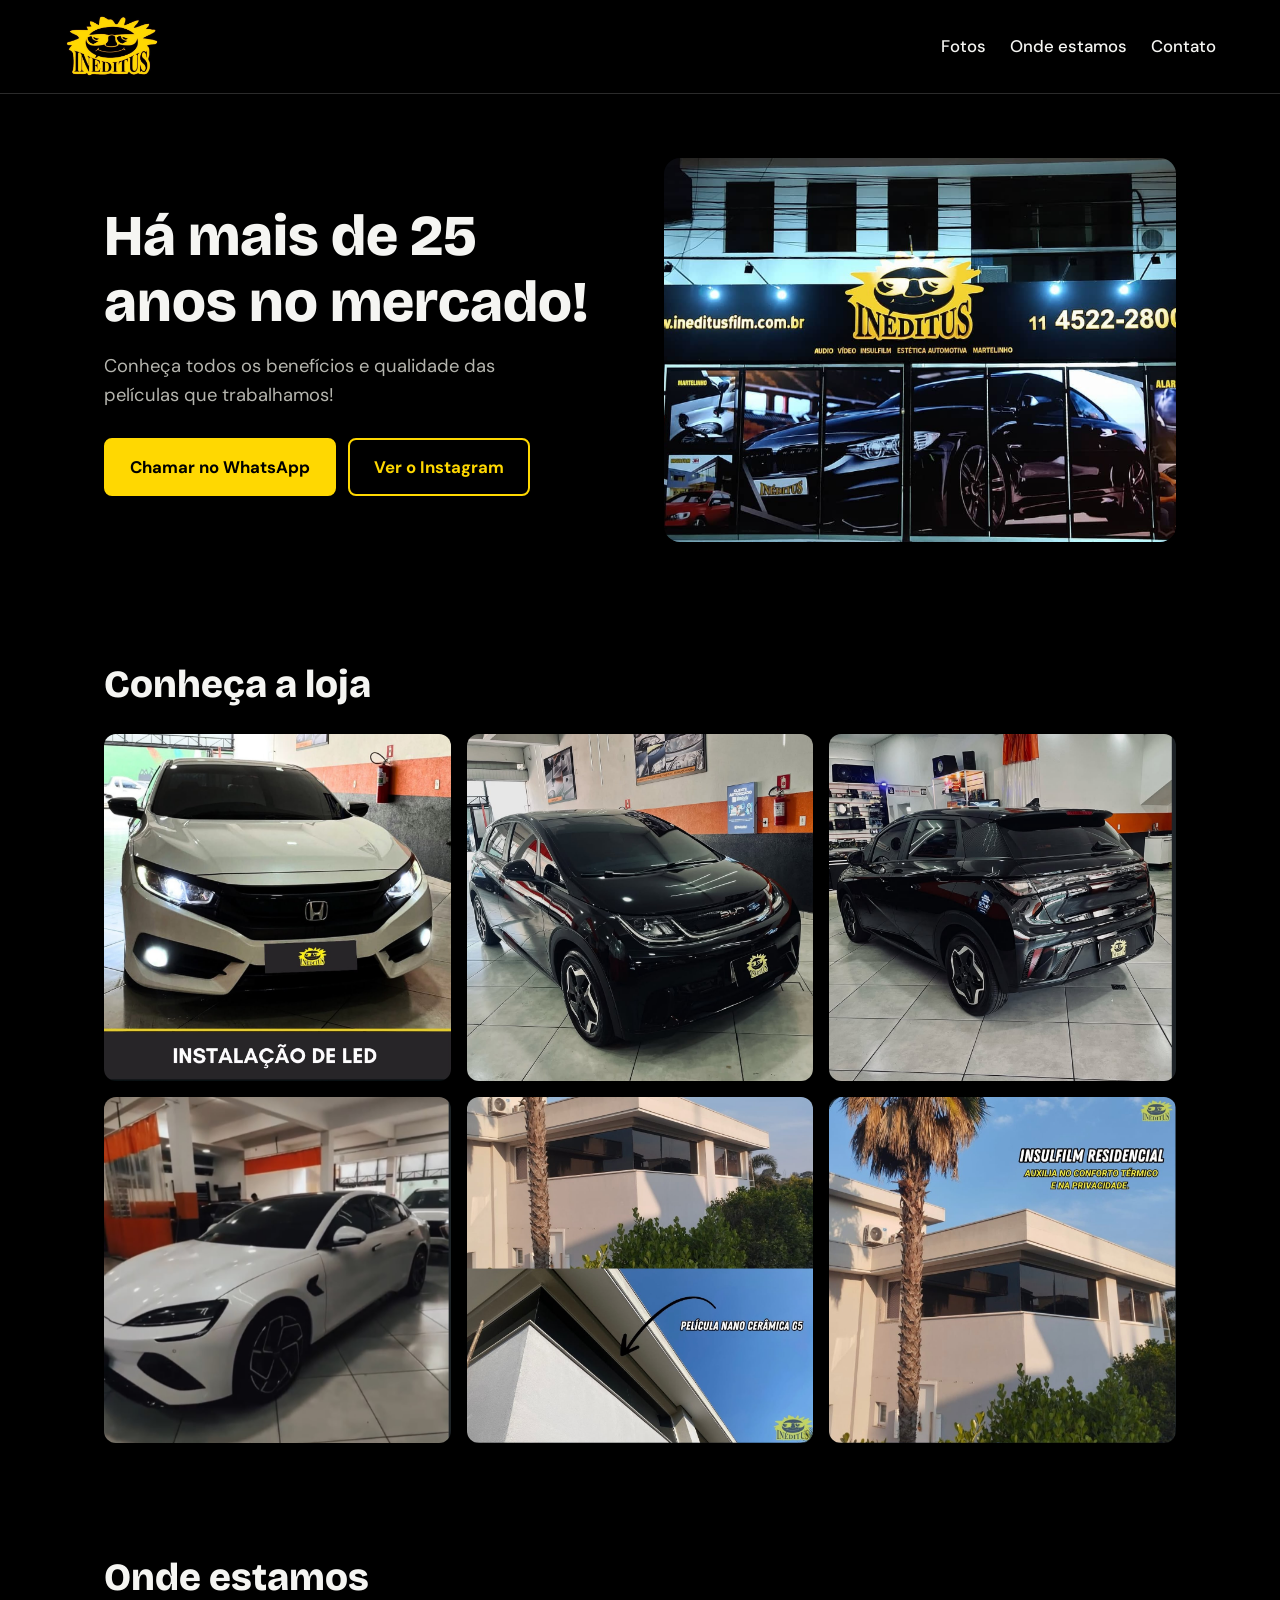
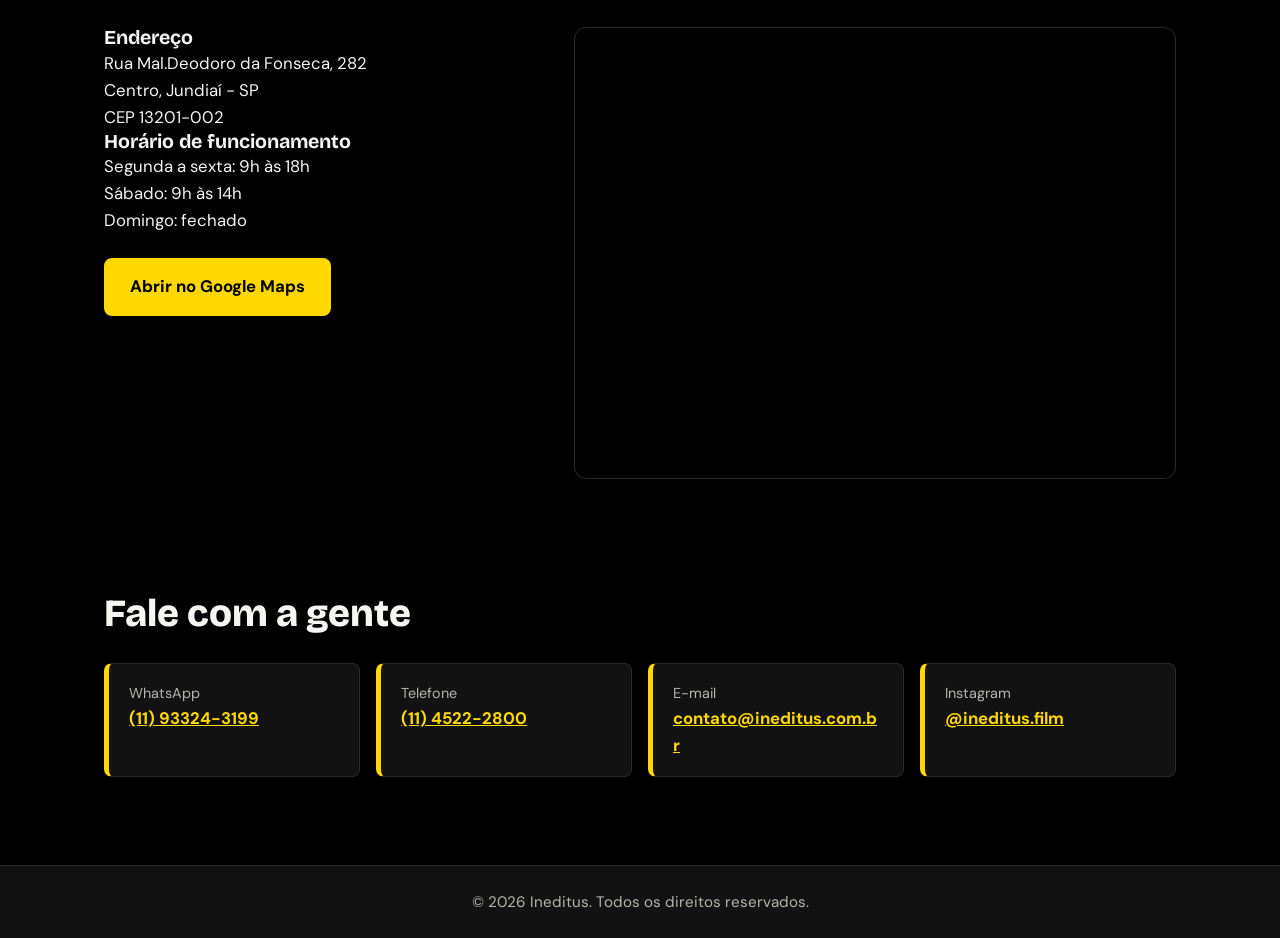
==== index.html @ 3e79dcb3 "Primeira versão do site" ====
<!DOCTYPE html>
<html lang="pt-BR">
<head>
  <meta charset="UTF-8">
  <meta name="viewport" content="width=device-width, initial-scale=1">
  <title>Ineditus | Cidade</title>
  <meta name="description" content="Conheça a Ineditus: endereço, horários, fotos e contato.">

  <!-- Fontes do Google (precisa de internet; se falhar, usa fontes do sistema) -->
  <link rel="preconnect" href="https://fonts.googleapis.com">
  <link rel="preconnect" href="https://fonts.gstatic.com" crossorigin>
  <link href="https://fonts.googleapis.com/css2?family=Bricolage+Grotesque:wght@600;800&family=DM+Sans:wght@400;500;700&display=swap" rel="stylesheet">

  <link rel="icon" type="image/png" href="imagens/favicon.png">
  <link rel="stylesheet" href="style.css">
</head>
<body>

  <!-- ============ CABEÇALHO ============ -->
  <header class="topo">
    <a class="marca" href="#inicio" aria-label="Ineditus, ir para o início">
      <img src="imagens/logo-ineditus.jpg" alt="Ineditus">
    </a>
    <nav aria-label="Menu principal">
      <a href="#fotos">Fotos</a>
      <a href="#local">Onde estamos</a>
      <a href="#contato">Contato</a>
    </nav>
  </header>

  <main id="inicio">

    <!-- ============ APRESENTAÇÃO ============ -->
    <section class="hero">
      <div class="hero-texto">
        <h1>Há mais de 25 anos no mercado!</h1>
        <p>Conheça todos os benefícios e qualidade das películas que trabalhamos!</p>
        <div class="botoes">
          <!-- Troque 5511999999999 pelo número com DDI + DDD (Brasil = 55) -->
          <a class="btn btn-principal" href="https://wa.me/5511933243199" target="_blank" rel="noopener">Chamar no WhatsApp</a>
          <!-- Troque ineditus pelo @ do Instagram, sem o @ -->
          <a class="btn btn-secundario" href="https://www.instagram.com/ineditus.film/" target="_blank" rel="noopener">Ver o Instagram</a>
        </div>
      </div>
      <figure class="hero-imagem">
        <img src="imagens/fachada.jpg.png" alt="Fachada da loja">
      </figure>
    </section>

    <!-- ============ FOTOS ============ -->
    <section class="secao" id="fotos">
      <h2>Conheça a loja</h2>
      <div class="galeria">
        <figure><img src="imagens/foto1.jpg" alt="Descreva a foto 1" loading="lazy"></figure>
        <figure><img src="imagens/foto2.jpg" alt="Descreva a foto 2" loading="lazy"></figure>
        <figure><img src="imagens/foto3.jpg" alt="Descreva a foto 3" loading="lazy"></figure>
        <figure><img src="imagens/foto4.jpg" alt="Descreva a foto 4" loading="lazy"></figure>
        <figure><img src="imagens/foto5.jpg" alt="Descreva a foto 5" loading="lazy"></figure>
        <figure><img src="imagens/foto6.jpg" alt="Descreva a foto 6" loading="lazy"></figure>
      </div>
    </section>

    <!-- ============ LOCALIZAÇÃO ============ -->
    <section class="secao" id="local">
      <h2>Onde estamos</h2>
      <div class="local-grid">
        <div class="local-info">
          <h3>Endereço</h3>
          <p>Rua Mal.Deodoro da Fonseca, 282<br>Centro, Jundiaí - SP<br>CEP 13201-002</p>

          <h3>Horário de funcionamento</h3>
          <p>Segunda a sexta: 9h às 18h<br>Sábado: 9h às 14h<br>Domingo: fechado</p>

          <!-- Troque o link pelo da sua loja no Google Maps (botão "Compartilhar") -->
          <a class="btn btn-principal" href="https://maps.app.goo.gl/nDvRAY823afvxnf3A" target="_blank" rel="noopener">Abrir no Google Maps</a>
        </div>

        <!-- Mapa: no Google Maps, clique em Compartilhar > Incorporar um mapa e cole o src aqui -->
        <div class="mapa">
          <iframe
            title="Mapa com a localização da loja"
            src="https://www.google.com/maps/embed?pb=!1m18!1m12!1m3!1d58681.34993072242!2d-46.95564207832032!3d-23.185364899999993!2m3!1f0!2f0!3f0!3m2!1i1024!2i768!4f13.1!3m3!1m2!1s0x94cf269b6b118b63%3A0x94e98ce1ced6e0d6!2sIn%C3%A9ditus%20Film%20-%20unidade%20centro!5e0!3m2!1spt-BR!2sbr!4v1790288416060!5m2!1spt-BR!2sbr"
            loading="lazy"
            referrerpolicy="no-referrer-when-downgrade"
            allowfullscreen></iframe>
        </div>
      </div>
    </section>

    <!-- ============ CONTATO ============ -->
    <section class="secao" id="contato">
      <h2>Fale com a gente</h2>
      <ul class="contatos">
        <li>
          <span class="rotulo">WhatsApp</span>
          <a href="https://wa.me/5511933243199" target="_blank" rel="noopener">(11) 93324-3199</a>
        </li>
        <li>
          <span class="rotulo">Telefone</span>
          <a href="tel:+55114522-2800">(11) 4522-2800</a>
        </li>
        <li>
          <span class="rotulo">E-mail</span>
          <a href="mailto:contato@ineditus.com.br">contato@ineditus.com.br</a>
        </li>
        <li>
          <span class="rotulo">Instagram</span>
          <a href="https://www.instagram.com/ineditus.film/" target="_blank" rel="noopener">@ineditus.film</a>
        </li>
      </ul>
    </section>

  </main>

  <!-- ============ RODAPÉ ============ -->
  <footer class="rodape">
    <p>&copy; 2026 Ineditus. Todos os direitos reservados.</p>
  </footer>

</body>
</html>
---- style.css ----
/* ============ CORES E FONTES ============
   Para mudar o visual do site inteiro, altere só estes valores. */
:root {
  --fundo: #000000;          /* preto da logo */
  --cartao: #121212;         /* fundo dos cartões */
  --texto: #f5f5f2;
  --texto-suave: #b5b5ae;
  --amarelo: #ffd801;        /* amarelo da logo */
  --borda: #2b2b2b;

  --fonte-titulo: "Bricolage Grotesque", "Segoe UI", Arial, sans-serif;
  --fonte-texto: "DM Sans", "Segoe UI", Arial, sans-serif;
}

/* ============ BASE ============ */
* {
  box-sizing: border-box;
  margin: 0;
  padding: 0;
}

html {
  scroll-behavior: smooth;
  scroll-padding-top: 80px; /* evita que o menu fixo cubra os títulos */
}

body {
  font-family: var(--fonte-texto);
  font-size: 1.05rem;
  line-height: 1.6;
  color: var(--texto);
  background: var(--fundo);
}

img {
  display: block;
  width: 100%;
  height: 100%;
  object-fit: cover;
}

a {
  color: var(--amarelo);
}

a:focus-visible {
  outline: 3px solid var(--amarelo);
  outline-offset: 3px;
}

h1, h2, h3 {
  font-family: var(--fonte-titulo);
  line-height: 1.15;
}

/* ============ CABEÇALHO ============ */
.topo {
  position: sticky;
  top: 0;
  z-index: 10;
  display: flex;
  align-items: center;
  justify-content: space-between;
  flex-wrap: wrap;
  gap: 0.5rem 1.5rem;
  padding: 0.9rem 5vw;
  background: var(--fundo);
  border-bottom: 1px solid var(--borda);
}

.marca {
  display: block;
  height: 64px;
}

.marca img {
  width: auto;
  height: 100%;
}

.topo nav {
  display: flex;
  gap: 1.5rem;
}

.topo nav a {
  color: var(--texto);
  text-decoration: none;
  font-weight: 500;
}

.topo nav a:hover {
  text-decoration: underline;
  text-decoration-color: var(--amarelo);
  text-decoration-thickness: 3px;
  text-underline-offset: 6px;
}

/* ============ BOTÕES ============ */
.botoes {
  display: flex;
  flex-wrap: wrap;
  gap: 0.75rem;
  margin-top: 1.75rem;
}

.btn {
  display: inline-block;
  padding: 0.85rem 1.5rem;
  border-radius: 8px;
  font-weight: 700;
  text-decoration: none;
  border: 2px solid var(--amarelo);
  transition: background 0.15s, color 0.15s;
}

.btn-principal {
  background: var(--amarelo);
  color: #000;
}

.btn-principal:hover {
  background: var(--texto);
  border-color: var(--texto);
}

.btn-secundario {
  background: transparent;
  color: var(--amarelo);
}

.btn-secundario:hover {
  background: var(--amarelo);
  color: #000;
}

/* ============ APRESENTAÇÃO ============ */
.hero {
  display: grid;
  grid-template-columns: 1fr 1fr;
  gap: 3rem;
  align-items: center;
  padding: 4rem 5vw;
  max-width: 1200px;
  margin: 0 auto;
}

.hero h1 {
  font-size: clamp(2.2rem, 5vw, 3.6rem);
  font-weight: 800;
}

.hero-texto p {
  margin-top: 1rem;
  max-width: 34ch;
  color: var(--texto-suave);
  font-size: 1.15rem;
}

.hero-imagem {
  aspect-ratio: 4 / 3;
  border-radius: 16px;
  overflow: hidden;
  background: var(--borda); /* aparece enquanto a foto não existe */
}

/* ============ SEÇÕES ============ */
.secao {
  max-width: 1200px;
  margin: 0 auto;
  padding: 3.5rem 5vw;
}

.secao h2 {
  font-size: clamp(1.7rem, 3.5vw, 2.4rem);
  font-weight: 800;
  margin-bottom: 1.75rem;
}

/* ============ GALERIA ============ */
.galeria {
  display: grid;
  grid-template-columns: repeat(auto-fill, minmax(260px, 1fr));
  gap: 1rem;
}

.galeria figure {
  aspect-ratio: 1 / 1;
  border-radius: 12px;
  overflow: hidden;
  background: var(--borda);
}

/* ============ LOCALIZAÇÃO ============ */
.lojas {
  display: flex;
  flex-direction: column;
  gap: 3rem;
}

.loja {
  padding-top: 2.5rem;
  border-top: 1px solid var(--borda);
}

.loja:first-child {
  padding-top: 0;
  border-top: 0;
}

.loja-nome {
  font-size: 1.3rem;
  font-weight: 800;
  margin-bottom: 1.5rem;
}

.local-grid {
  display: grid;
  grid-template-columns: 1fr 1.4fr;
  gap: 2.5rem;
  align-items: start;
}

.local-info h4 {
  font-family: var(--fonte-titulo);
  font-size: 1.05rem;
  margin: 1.25rem 0 0.35rem;
}

.local-info h4:first-child {
  margin-top: 0;
}

.botoes-loja {
  display: flex;
  flex-wrap: wrap;
  gap: 0.75rem;
  margin-top: 1.5rem;
}

.local-info .btn {
  margin-top: 1.5rem;
}

.mapa {
  aspect-ratio: 4 / 3;
  border-radius: 12px;
  overflow: hidden;
  border: 1px solid var(--borda);
}

.mapa iframe {
  width: 100%;
  height: 100%;
  border: 0;
}

/* ============ CONTATO ============ */
.contatos {
  list-style: none;
  display: grid;
  grid-template-columns: repeat(auto-fit, minmax(220px, 1fr));
  gap: 1rem;
}

.contatos li {
  background: var(--cartao);
  border: 1px solid var(--borda);
  border-left: 5px solid var(--amarelo);
  border-radius: 8px;
  padding: 1.1rem 1.25rem;
}

.rotulo {
  display: block;
  font-size: 0.9rem;
  color: var(--texto-suave);
}

.contatos a {
  font-weight: 700;
  word-break: break-word;
}

/* ============ RODAPÉ ============ */
.rodape {
  margin-top: 2rem;
  padding: 1.5rem 5vw;
  background: var(--cartao);
  border-top: 1px solid var(--borda);
  color: var(--texto-suave);
  text-align: center;
  font-size: 0.95rem;
}

/* ============ CELULAR ============ */
@media (max-width: 800px) {
  .hero,
  .local-grid {
    grid-template-columns: 1fr;
  }

  .hero {
    padding-top: 2.5rem;
    gap: 2rem;
  }
}

@media (prefers-reduced-motion: reduce) {
  html {
    scroll-behavior: auto;
  }
}
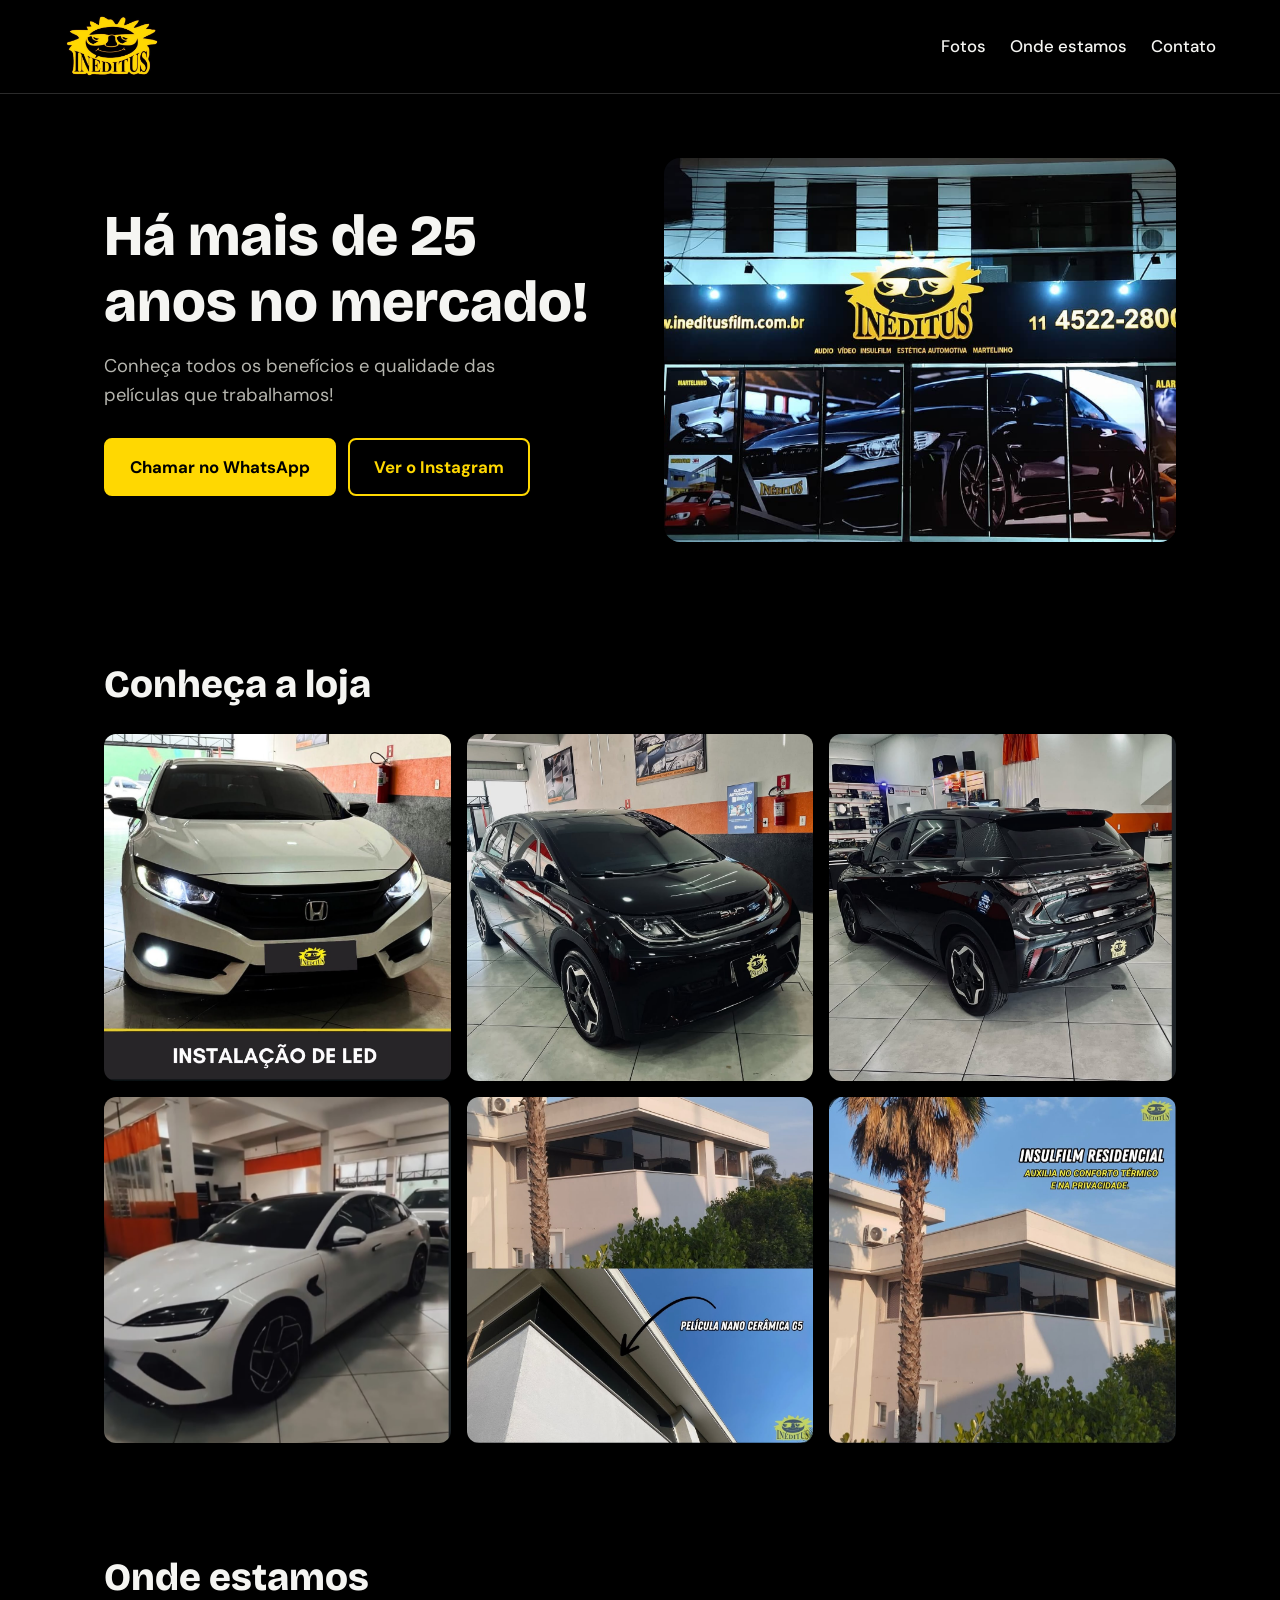
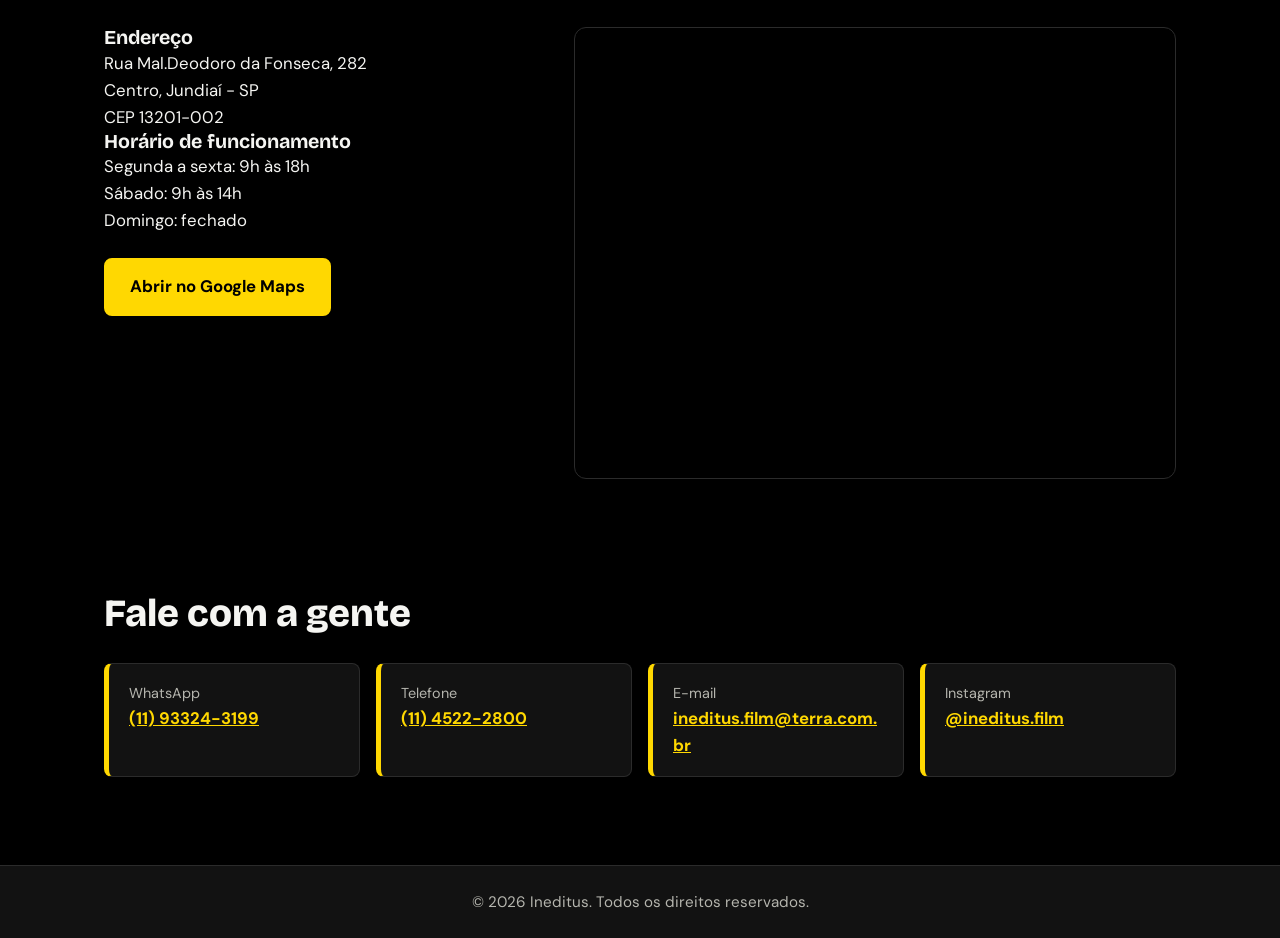
==== commit 25d155ee: "descrição da mudança" ====
--- a/index.html
+++ b/index.html
@@ -3,7 +3,7 @@
 <head>
   <meta charset="UTF-8">
   <meta name="viewport" content="width=device-width, initial-scale=1">
-  <title>Ineditus | Cidade</title>
+  <title>Ineditus |</title>
   <meta name="description" content="Conheça a Ineditus: endereço, horários, fotos e contato.">
 
   <!-- Fontes do Google (precisa de internet; se falhar, usa fontes do sistema) -->
@@ -101,7 +101,7 @@
         </li>
         <li>
           <span class="rotulo">E-mail</span>
-          <a href="mailto:contato@ineditus.com.br">contato@ineditus.com.br</a>
+          <a href="mailto:ineditus.film@terra.com.br">ineditus.film@terra.com.br</a>
         </li>
         <li>
           <span class="rotulo">Instagram</span>
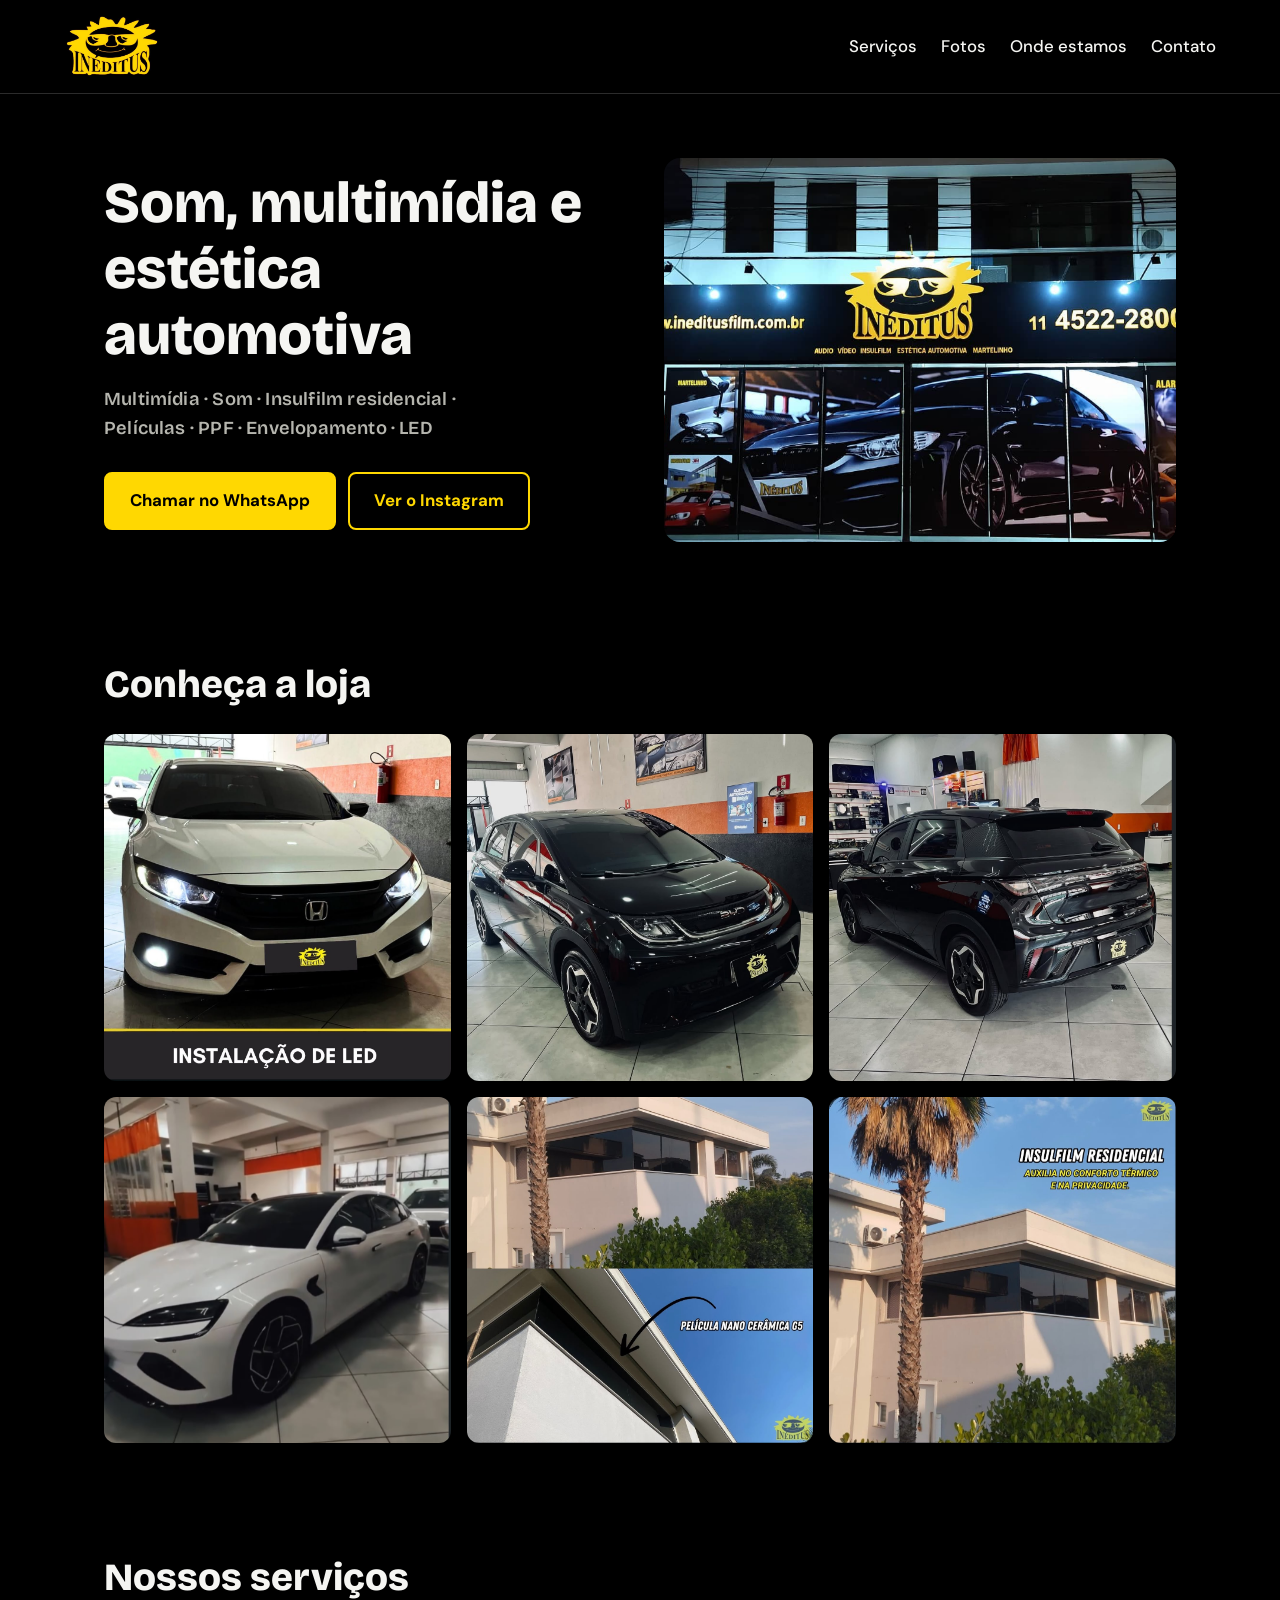
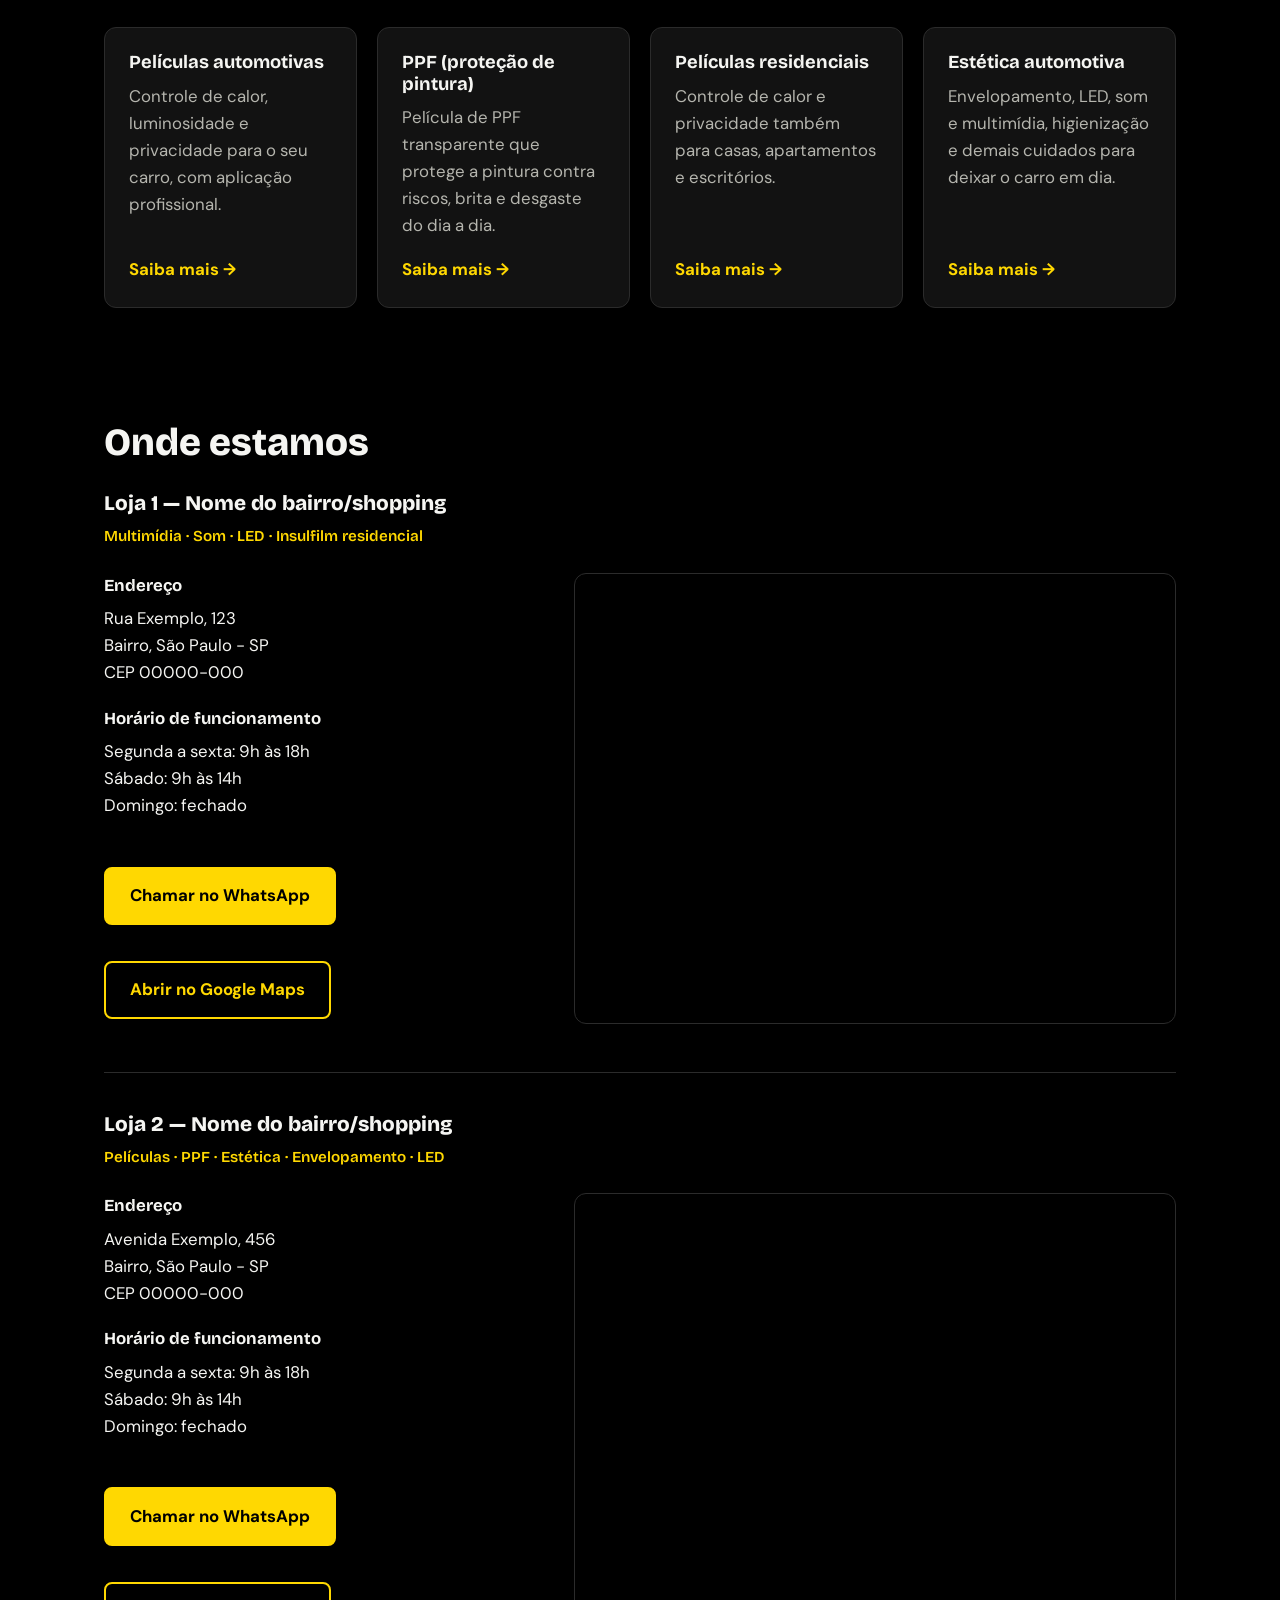
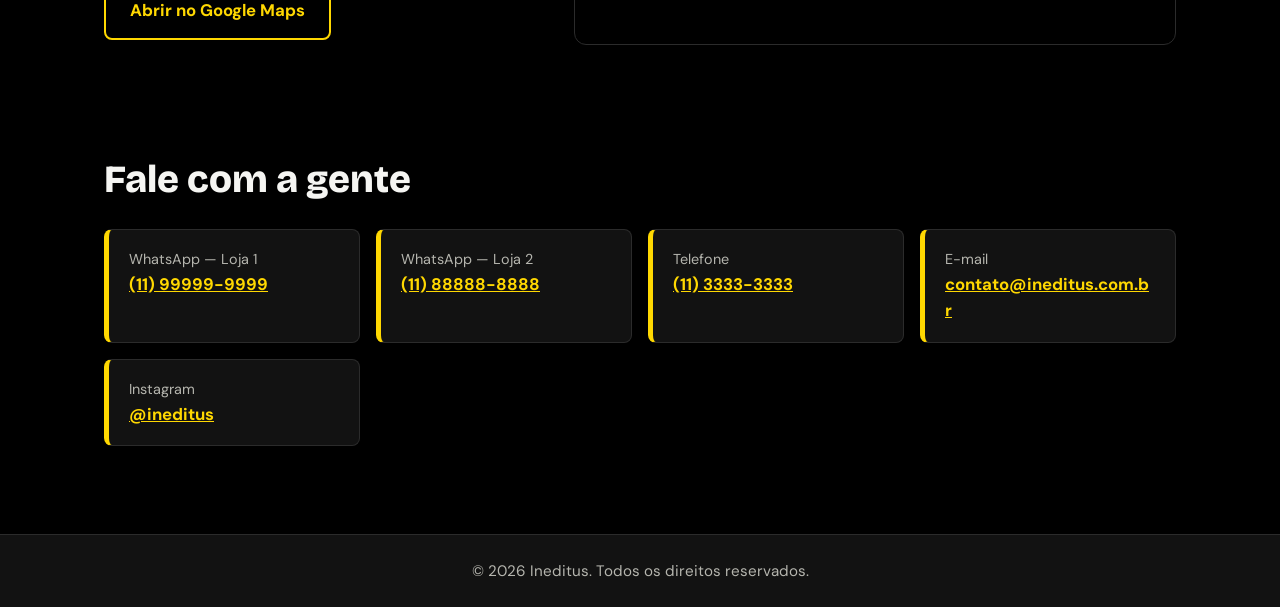
==== commit bdd01bb6: "descrição da mudança" ====
--- a/index.html
+++ b/index.html
@@ -3,8 +3,8 @@
 <head>
   <meta charset="UTF-8">
   <meta name="viewport" content="width=device-width, initial-scale=1">
-  <title>Ineditus |</title>
-  <meta name="description" content="Conheça a Ineditus: endereço, horários, fotos e contato.">
+  <title>Ineditus | Películas, PPF, Estética e Envelopamento Automotivo</title>
+  <meta name="description" content="Ineditus: películas, PPF, estética automotiva, envelopamento e LED. Duas lojas em São Paulo. Confira endereços, horários e fale no WhatsApp.">
 
   <!-- Fontes do Google (precisa de internet; se falhar, usa fontes do sistema) -->
   <link rel="preconnect" href="https://fonts.googleapis.com">
@@ -22,6 +22,7 @@
       <img src="imagens/logo-ineditus.jpg" alt="Ineditus">
     </a>
     <nav aria-label="Menu principal">
+      <a href="#servicos">Serviços</a>
       <a href="#fotos">Fotos</a>
       <a href="#local">Onde estamos</a>
       <a href="#contato">Contato</a>
@@ -33,13 +34,13 @@
     <!-- ============ APRESENTAÇÃO ============ -->
     <section class="hero">
       <div class="hero-texto">
-        <h1>Há mais de 25 anos no mercado!</h1>
-        <p>Conheça todos os benefícios e qualidade das películas que trabalhamos!</p>
+        <h1>Som, multimídia e estética automotiva</h1>
+        <p class="servicos">Multimídia · Som · Insulfilm residencial · Películas · PPF · Envelopamento · LED</p>
         <div class="botoes">
           <!-- Troque 5511999999999 pelo número com DDI + DDD (Brasil = 55) -->
-          <a class="btn btn-principal" href="https://wa.me/5511933243199" target="_blank" rel="noopener">Chamar no WhatsApp</a>
+          <a class="btn btn-principal" href="https://wa.me/5511999999999" target="_blank" rel="noopener">Chamar no WhatsApp</a>
           <!-- Troque ineditus pelo @ do Instagram, sem o @ -->
-          <a class="btn btn-secundario" href="https://www.instagram.com/ineditus.film/" target="_blank" rel="noopener">Ver o Instagram</a>
+          <a class="btn btn-secundario" href="https://www.instagram.com/ineditus" target="_blank" rel="noopener">Ver o Instagram</a>
         </div>
       </div>
       <figure class="hero-imagem">
@@ -60,30 +61,108 @@
       </div>
     </section>
 
+    <!-- ============ SERVIÇOS ============ -->
+    <section class="secao" id="servicos">
+      <h2>Nossos serviços</h2>
+      <div class="servicos-grid">
+
+        <article class="servico-card">
+          <h3>Películas automotivas</h3>
+          <p>Controle de calor, luminosidade e privacidade para o seu carro, com aplicação profissional.</p>
+          <a class="link-saiba-mais" href="servicos/peliculas-automotivas.html">Saiba mais →</a>
+        </article>
+
+        <article class="servico-card">
+          <h3>PPF (proteção de pintura)</h3>
+          <p>Película de PPF transparente que protege a pintura contra riscos, brita e desgaste do dia a dia.</p>
+          <a class="link-saiba-mais" href="servicos/ppf.html">Saiba mais →</a>
+        </article>
+
+        <article class="servico-card">
+          <h3>Películas residenciais</h3>
+          <p>Controle de calor e privacidade também para casas, apartamentos e escritórios.</p>
+          <a class="link-saiba-mais" href="servicos/peliculas-residenciais.html">Saiba mais →</a>
+        </article>
+
+        <article class="servico-card">
+          <h3>Estética automotiva</h3>
+          <p>Envelopamento, LED, som e multimídia, higienização e demais cuidados para deixar o carro em dia.</p>
+          <a class="link-saiba-mais" href="servicos/estetica-automotiva.html">Saiba mais →</a>
+        </article>
+
+      </div>
+    </section>
+
     <!-- ============ LOCALIZAÇÃO ============ -->
     <section class="secao" id="local">
       <h2>Onde estamos</h2>
-      <div class="local-grid">
-        <div class="local-info">
-          <h3>Endereço</h3>
-          <p>Rua Mal.Deodoro da Fonseca, 282<br>Centro, Jundiaí - SP<br>CEP 13201-002</p>
-
-          <h3>Horário de funcionamento</h3>
-          <p>Segunda a sexta: 9h às 18h<br>Sábado: 9h às 14h<br>Domingo: fechado</p>
-
-          <!-- Troque o link pelo da sua loja no Google Maps (botão "Compartilhar") -->
-          <a class="btn btn-principal" href="https://maps.app.goo.gl/nDvRAY823afvxnf3A" target="_blank" rel="noopener">Abrir no Google Maps</a>
-        </div>
-
-        <!-- Mapa: no Google Maps, clique em Compartilhar > Incorporar um mapa e cole o src aqui -->
-        <div class="mapa">
-          <iframe
-            title="Mapa com a localização da loja"
-            src="https://www.google.com/maps/embed?pb=!1m18!1m12!1m3!1d58681.34993072242!2d-46.95564207832032!3d-23.185364899999993!2m3!1f0!2f0!3f0!3m2!1i1024!2i768!4f13.1!3m3!1m2!1s0x94cf269b6b118b63%3A0x94e98ce1ced6e0d6!2sIn%C3%A9ditus%20Film%20-%20unidade%20centro!5e0!3m2!1spt-BR!2sbr!4v1790288416060!5m2!1spt-BR!2sbr"
-            loading="lazy"
-            referrerpolicy="no-referrer-when-downgrade"
-            allowfullscreen></iframe>
-        </div>
+
+      <div class="lojas">
+
+        <!-- ---- LOJA 1 ---- -->
+        <article class="loja">
+          <h3 class="loja-nome">Loja 1 — Nome do bairro/shopping</h3>
+          <p class="loja-servicos">Multimídia · Som · LED · Insulfilm residencial</p>
+          <div class="local-grid">
+            <div class="local-info">
+              <h4>Endereço</h4>
+              <p>Rua Exemplo, 123<br>Bairro, São Paulo - SP<br>CEP 00000-000</p>
+
+              <h4>Horário de funcionamento</h4>
+              <p>Segunda a sexta: 9h às 18h<br>Sábado: 9h às 14h<br>Domingo: fechado</p>
+
+              <div class="botoes-loja">
+                <!-- Troque 5511999999999 pelo WhatsApp desta loja, com 55 + DDD + número -->
+                <a class="btn btn-principal" href="https://wa.me/5511999999999" target="_blank" rel="noopener">Chamar no WhatsApp</a>
+                <!-- Troque o link pelo da loja no Google Maps (botão "Compartilhar") -->
+                <a class="btn btn-secundario" href="https://www.google.com/maps/search/?api=1&query=Rua+Exemplo+123+Sao+Paulo" target="_blank" rel="noopener">Abrir no Google Maps</a>
+              </div>
+            </div>
+
+            <!-- Mapa: no Google Maps, clique em Compartilhar > Incorporar um mapa e cole o src aqui -->
+            <div class="mapa">
+              <iframe
+                title="Mapa com a localização da Loja 1"
+                src="https://www.google.com/maps?q=Rua+Exemplo+123+Sao+Paulo&output=embed"
+                loading="lazy"
+                referrerpolicy="no-referrer-when-downgrade"
+                allowfullscreen></iframe>
+            </div>
+          </div>
+        </article>
+
+        <!-- ---- LOJA 2 ---- -->
+        <article class="loja">
+          <h3 class="loja-nome">Loja 2 — Nome do bairro/shopping</h3>
+          <p class="loja-servicos">Películas · PPF · Estética · Envelopamento · LED</p>
+          <div class="local-grid">
+            <div class="local-info">
+              <h4>Endereço</h4>
+              <p>Avenida Exemplo, 456<br>Bairro, São Paulo - SP<br>CEP 00000-000</p>
+
+              <h4>Horário de funcionamento</h4>
+              <p>Segunda a sexta: 9h às 18h<br>Sábado: 9h às 14h<br>Domingo: fechado</p>
+
+              <div class="botoes-loja">
+                <!-- Troque 5511888888888 pelo WhatsApp desta loja, com 55 + DDD + número -->
+                <a class="btn btn-principal" href="https://wa.me/5511888888888" target="_blank" rel="noopener">Chamar no WhatsApp</a>
+                <!-- Troque o link pelo da loja no Google Maps (botão "Compartilhar") -->
+                <a class="btn btn-secundario" href="https://www.google.com/maps/search/?api=1&query=Avenida+Exemplo+456+Sao+Paulo" target="_blank" rel="noopener">Abrir no Google Maps</a>
+              </div>
+            </div>
+
+            <!-- Mapa: no Google Maps, clique em Compartilhar > Incorporar um mapa e cole o src aqui -->
+            <div class="mapa">
+              <iframe
+                title="Mapa com a localização da Loja 2"
+                src="https://www.google.com/maps?q=Avenida+Exemplo+456+Sao+Paulo&output=embed"
+                loading="lazy"
+                referrerpolicy="no-referrer-when-downgrade"
+                allowfullscreen></iframe>
+            </div>
+          </div>
+        </article>
+
       </div>
     </section>
 
@@ -92,20 +171,24 @@
       <h2>Fale com a gente</h2>
       <ul class="contatos">
         <li>
-          <span class="rotulo">WhatsApp</span>
-          <a href="https://wa.me/5511933243199" target="_blank" rel="noopener">(11) 93324-3199</a>
+          <span class="rotulo">WhatsApp — Loja 1</span>
+          <a href="https://wa.me/5511999999999" target="_blank" rel="noopener">(11) 99999-9999</a>
+        </li>
+        <li>
+          <span class="rotulo">WhatsApp — Loja 2</span>
+          <a href="https://wa.me/5511888888888" target="_blank" rel="noopener">(11) 88888-8888</a>
         </li>
         <li>
           <span class="rotulo">Telefone</span>
-          <a href="tel:+55114522-2800">(11) 4522-2800</a>
+          <a href="tel:+551133333333">(11) 3333-3333</a>
         </li>
         <li>
           <span class="rotulo">E-mail</span>
-          <a href="mailto:ineditus.film@terra.com.br">ineditus.film@terra.com.br</a>
+          <a href="mailto:contato@ineditus.com.br">contato@ineditus.com.br</a>
         </li>
         <li>
           <span class="rotulo">Instagram</span>
-          <a href="https://www.instagram.com/ineditus.film/" target="_blank" rel="noopener">@ineditus.film</a>
+          <a href="https://www.instagram.com/ineditus" target="_blank" rel="noopener">@ineditus</a>
         </li>
       </ul>
     </section>
--- a/style.css
+++ b/style.css
@@ -157,6 +157,15 @@
   font-size: 1.15rem;
 }
 
+.servicos {
+  font-family: var(--fonte-titulo);
+  font-weight: 600;
+  color: var(--amarelo);
+  max-width: none;
+  font-size: 1.1rem;
+  letter-spacing: 0.01em;
+}
+
 .hero-imagem {
   aspect-ratio: 4 / 3;
   border-radius: 16px;
@@ -191,6 +200,44 @@
   background: var(--borda);
 }
 
+/* ============ SERVIÇOS ============ */
+.servicos-grid {
+  display: grid;
+  grid-template-columns: repeat(auto-fit, minmax(250px, 1fr));
+  gap: 1.25rem;
+}
+
+.servico-card {
+  background: var(--cartao);
+  border: 1px solid var(--borda);
+  border-radius: 12px;
+  padding: 1.5rem;
+  display: flex;
+  flex-direction: column;
+}
+
+.servico-card h3 {
+  font-size: 1.15rem;
+  margin-bottom: 0.6rem;
+}
+
+.servico-card p {
+  color: var(--texto-suave);
+  flex-grow: 1;
+}
+
+.link-saiba-mais {
+  display: inline-block;
+  margin-top: 1.1rem;
+  font-weight: 700;
+  color: var(--amarelo);
+  text-decoration: none;
+}
+
+.link-saiba-mais:hover {
+  text-decoration: underline;
+}
+
 /* ============ LOCALIZAÇÃO ============ */
 .lojas {
   display: flex;
@@ -211,6 +258,14 @@
 .loja-nome {
   font-size: 1.3rem;
   font-weight: 800;
+  margin-bottom: 0.5rem;
+}
+
+.loja-servicos {
+  font-family: var(--fonte-titulo);
+  font-weight: 600;
+  color: var(--amarelo);
+  font-size: 0.95rem;
   margin-bottom: 1.5rem;
 }
 
@@ -282,6 +337,104 @@
   word-break: break-word;
 }
 
+/* ============ PÁGINA DE DETALHE DE SERVIÇO ============ */
+.servico-detalhe {
+  max-width: 760px;
+}
+
+.voltar {
+  display: inline-block;
+  margin-bottom: 2rem;
+  color: var(--texto-suave);
+  text-decoration: none;
+  font-weight: 500;
+}
+
+.voltar:hover {
+  color: var(--amarelo);
+}
+
+.servico-detalhe h1 {
+  font-size: clamp(1.9rem, 4vw, 2.6rem);
+  margin-bottom: 1rem;
+}
+
+.servico-detalhe .intro {
+  font-size: 1.15rem;
+  color: var(--texto-suave);
+  margin-bottom: 2.5rem;
+}
+
+.servico-detalhe h2 {
+  font-size: 1.35rem;
+  margin: 2rem 0 1rem;
+}
+
+.processo,
+.lista-servicos {
+  display: flex;
+  flex-direction: column;
+  gap: 1rem;
+  padding-left: 0;
+  list-style: none;
+  counter-reset: passo;
+}
+
+.processo li,
+.lista-servicos li {
+  color: var(--texto-suave);
+  padding-left: 2.4rem;
+  position: relative;
+}
+
+.processo li {
+  counter-increment: passo;
+}
+
+.processo li::before {
+  content: counter(passo);
+  position: absolute;
+  left: 0;
+  top: 0;
+  width: 1.8rem;
+  height: 1.8rem;
+  border-radius: 50%;
+  background: var(--amarelo);
+  color: #000;
+  font-weight: 800;
+  display: flex;
+  align-items: center;
+  justify-content: center;
+  font-size: 0.9rem;
+}
+
+.lista-servicos li::before {
+  content: "•";
+  position: absolute;
+  left: 0.4rem;
+  color: var(--amarelo);
+  font-weight: 800;
+}
+
+.processo li strong,
+.lista-servicos li strong {
+  color: var(--texto);
+}
+
+.cta-final {
+  margin-top: 3rem;
+  padding: 2rem;
+  background: var(--cartao);
+  border: 1px solid var(--borda);
+  border-radius: 12px;
+  text-align: center;
+}
+
+.cta-final p {
+  margin-bottom: 1rem;
+  font-weight: 700;
+}
+
 /* ============ RODAPÉ ============ */
 .rodape {
   margin-top: 2rem;
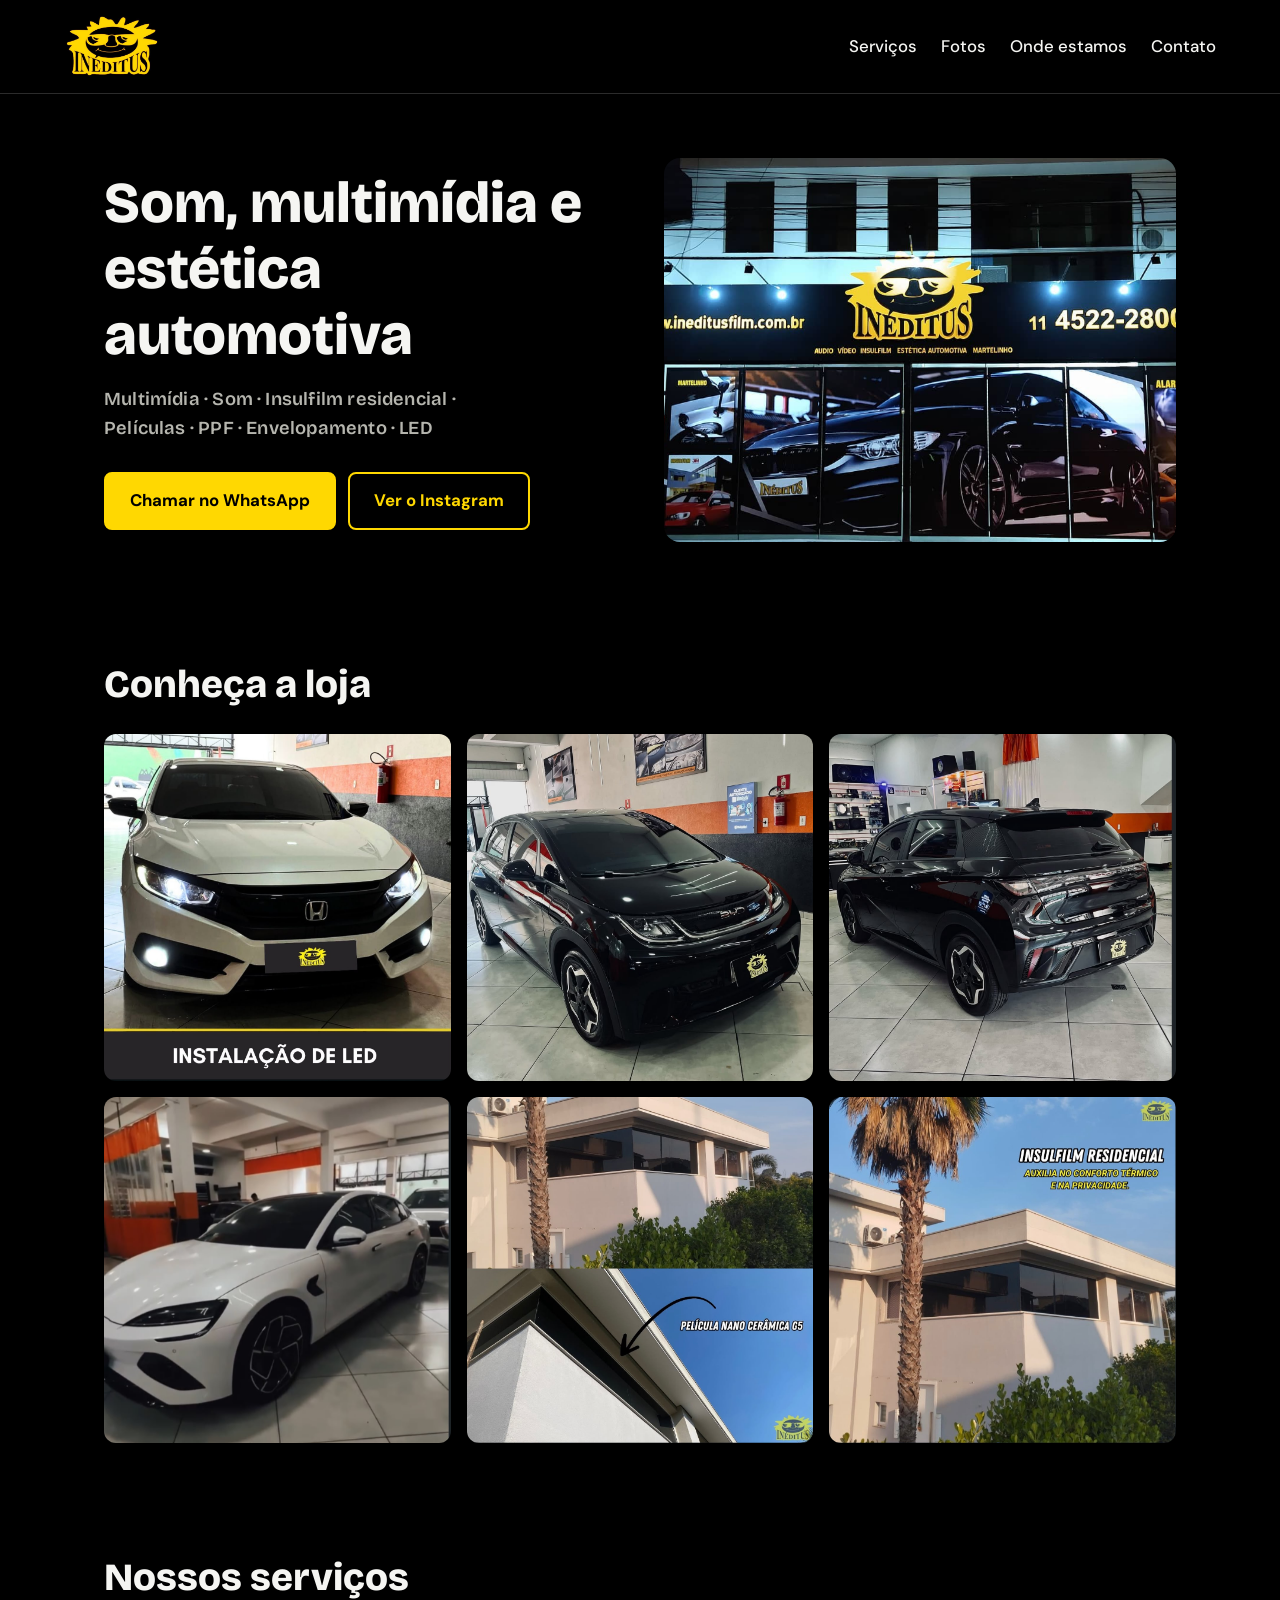
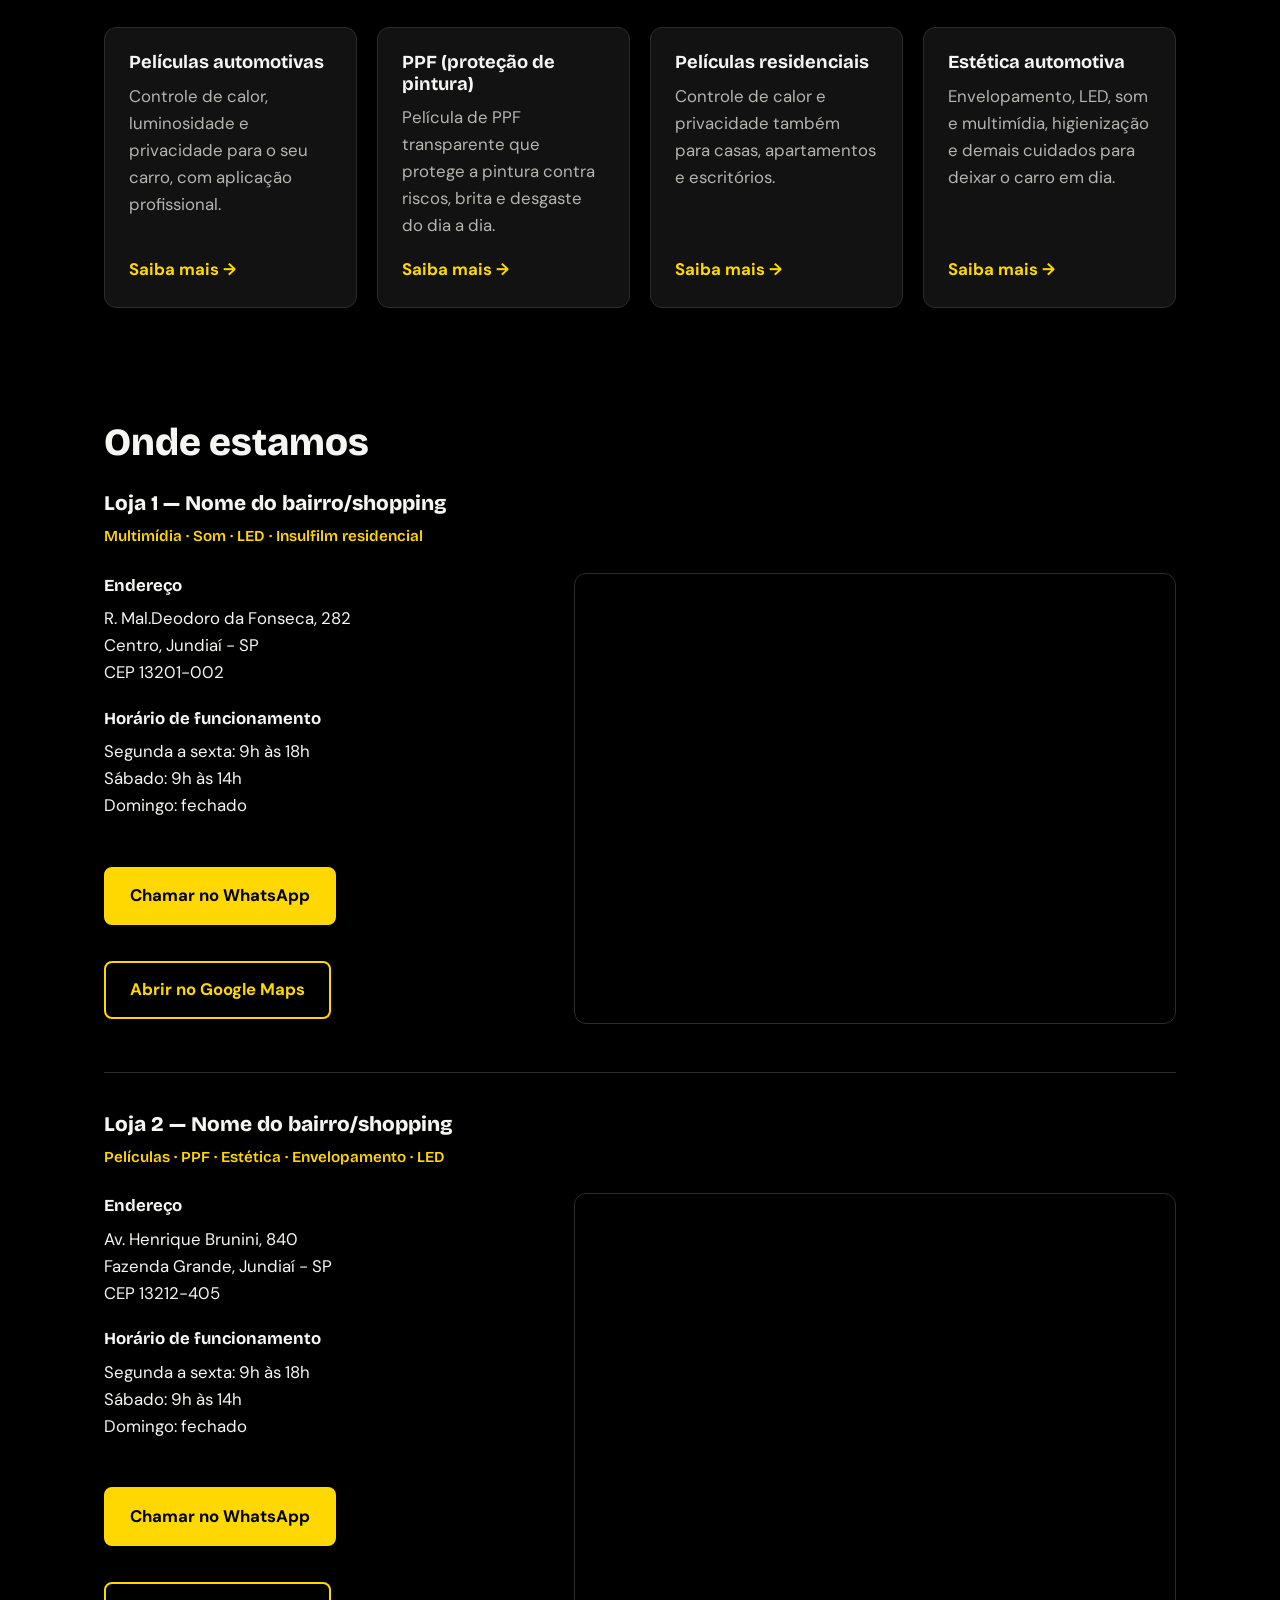
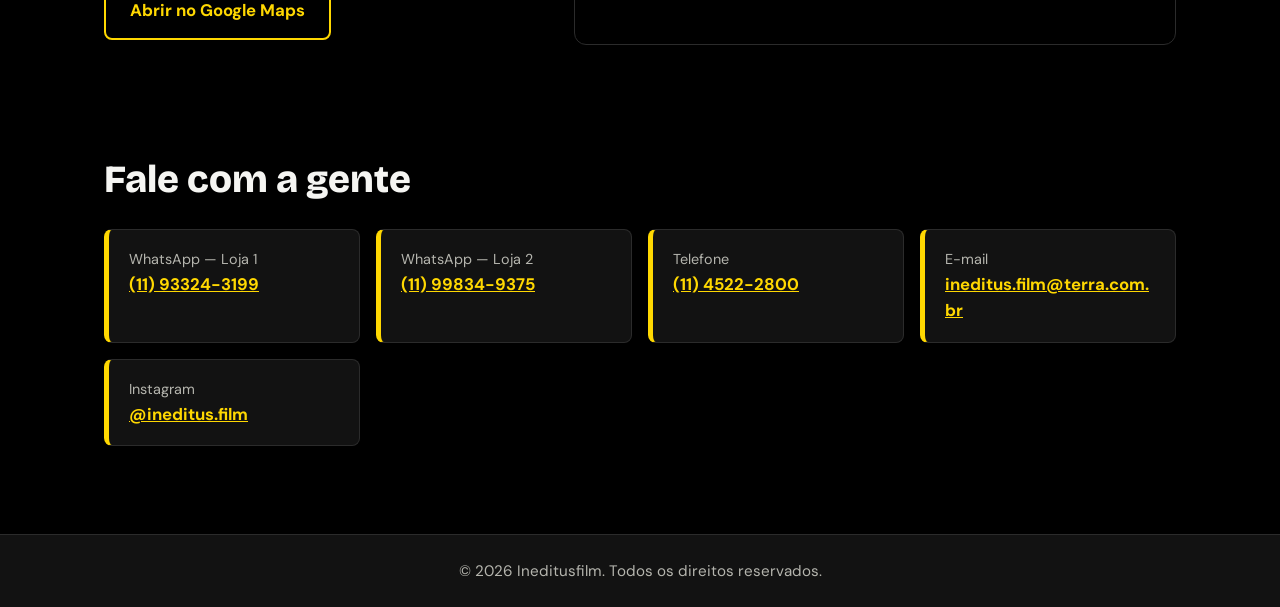
==== commit db1ae7f1: "descrição da mudança" ====
--- a/index.html
+++ b/index.html
@@ -38,9 +38,9 @@
         <p class="servicos">Multimídia · Som · Insulfilm residencial · Películas · PPF · Envelopamento · LED</p>
         <div class="botoes">
           <!-- Troque 5511999999999 pelo número com DDI + DDD (Brasil = 55) -->
-          <a class="btn btn-principal" href="https://wa.me/5511999999999" target="_blank" rel="noopener">Chamar no WhatsApp</a>
+          <a class="btn btn-principal" href="https://wa.me/5511933243199" target="_blank" rel="noopener">Chamar no WhatsApp</a>
           <!-- Troque ineditus pelo @ do Instagram, sem o @ -->
-          <a class="btn btn-secundario" href="https://www.instagram.com/ineditus" target="_blank" rel="noopener">Ver o Instagram</a>
+          <a class="btn btn-secundario" href="https://www.instagram.com/ineditus.film/" target="_blank" rel="noopener">Ver o Instagram</a>
         </div>
       </div>
       <figure class="hero-imagem">
@@ -106,16 +106,16 @@
           <div class="local-grid">
             <div class="local-info">
               <h4>Endereço</h4>
-              <p>Rua Exemplo, 123<br>Bairro, São Paulo - SP<br>CEP 00000-000</p>
+              <p>R. Mal.Deodoro da Fonseca, 282<br>Centro, Jundiaí - SP<br>CEP 13201-002</p>
 
               <h4>Horário de funcionamento</h4>
               <p>Segunda a sexta: 9h às 18h<br>Sábado: 9h às 14h<br>Domingo: fechado</p>
 
               <div class="botoes-loja">
-                <!-- Troque 5511999999999 pelo WhatsApp desta loja, com 55 + DDD + número -->
-                <a class="btn btn-principal" href="https://wa.me/5511999999999" target="_blank" rel="noopener">Chamar no WhatsApp</a>
+                <!-- Troque 5511933243199 pelo WhatsApp desta loja, com 55 + DDD + número -->
+                <a class="btn btn-principal" href="https://wa.me/5511933243199" target="_blank" rel="noopener">Chamar no WhatsApp</a>
                 <!-- Troque o link pelo da loja no Google Maps (botão "Compartilhar") -->
-                <a class="btn btn-secundario" href="https://www.google.com/maps/search/?api=1&query=Rua+Exemplo+123+Sao+Paulo" target="_blank" rel="noopener">Abrir no Google Maps</a>
+                <a class="btn btn-secundario" href="https://maps.app.goo.gl/6ipnuJX1bm4cB3pD9" target="_blank" rel="noopener">Abrir no Google Maps</a>
               </div>
             </div>
 
@@ -123,8 +123,7 @@
             <div class="mapa">
               <iframe
                 title="Mapa com a localização da Loja 1"
-                src="https://www.google.com/maps?q=Rua+Exemplo+123+Sao+Paulo&output=embed"
-                loading="lazy"
+                src="https://www.google.com/maps/embed?pb=!1m18!1m12!1m3!1d58681.34993072242!2d-46.95564207832032!3d-23.185364899999993!2m3!1f0!2f0!3f0!3m2!1i1024!2i768!4f13.1!3m3!1m2!1s0x94cf269b6b118b63%3A0x94e98ce1ced6e0d6!2sIn%C3%A9ditus%20Film%20-%20unidade%20centro!5e0!3m2!1spt-BR!2sbr!4v1790630749014!5m2!1spt-BR!2sbr" width="600" height="450" style="border:0;" allowfullscreen="" loading="lazy" referrerpolicy="strict-origin-when-cross-origin"></iframe>
                 referrerpolicy="no-referrer-when-downgrade"
                 allowfullscreen></iframe>
             </div>
@@ -138,16 +137,16 @@
           <div class="local-grid">
             <div class="local-info">
               <h4>Endereço</h4>
-              <p>Avenida Exemplo, 456<br>Bairro, São Paulo - SP<br>CEP 00000-000</p>
+              <p> Av. Henrique Brunini, 840<br>Fazenda Grande, Jundiaí - SP<br>CEP 13212-405</p>
 
               <h4>Horário de funcionamento</h4>
               <p>Segunda a sexta: 9h às 18h<br>Sábado: 9h às 14h<br>Domingo: fechado</p>
 
               <div class="botoes-loja">
-                <!-- Troque 5511888888888 pelo WhatsApp desta loja, com 55 + DDD + número -->
-                <a class="btn btn-principal" href="https://wa.me/5511888888888" target="_blank" rel="noopener">Chamar no WhatsApp</a>
+                <!-- Troque 5511998349375 pelo WhatsApp desta loja, com 55 + DDD + número -->
+                <a class="btn btn-principal" href="https://wa.me/5511998349375" target="_blank" rel="noopener">Chamar no WhatsApp</a>
                 <!-- Troque o link pelo da loja no Google Maps (botão "Compartilhar") -->
-                <a class="btn btn-secundario" href="https://www.google.com/maps/search/?api=1&query=Avenida+Exemplo+456+Sao+Paulo" target="_blank" rel="noopener">Abrir no Google Maps</a>
+                <a class="btn btn-secundario" href="https://maps.app.goo.gl/nyXeobjJ9UVJESmR9" target="_blank" rel="noopener">Abrir no Google Maps</a>
               </div>
             </div>
 
@@ -155,10 +154,7 @@
             <div class="mapa">
               <iframe
                 title="Mapa com a localização da Loja 2"
-                src="https://www.google.com/maps?q=Avenida+Exemplo+456+Sao+Paulo&output=embed"
-                loading="lazy"
-                referrerpolicy="no-referrer-when-downgrade"
-                allowfullscreen></iframe>
+                src="https://www.google.com/maps/embed?pb=!1m18!1m12!1m3!1d117372.54165800476!2d-47.11347445664065!3d-23.174144200000004!2m3!1f0!2f0!3f0!3m2!1i1024!2i768!4f13.1!3m3!1m2!1s0x94cf25671f8233ff%3A0x59a63d5a16e5ccb7!2sIn%C3%A9ditus%20Studio%20%2F%20Spirit%20Detail%20-%20unidade%202!5e0!3m2!1spt-BR!2sbr!4v1790630882448!5m2!1spt-BR!2sbr" width="600" height="450" style="border:0;" allowfullscreen="" loading="lazy" referrerpolicy="strict-origin-when-cross-origin"></iframe>
             </div>
           </div>
         </article>
@@ -172,23 +168,24 @@
       <ul class="contatos">
         <li>
           <span class="rotulo">WhatsApp — Loja 1</span>
-          <a href="https://wa.me/5511999999999" target="_blank" rel="noopener">(11) 99999-9999</a>
+          <a href="https://wa.me/5511933243199" target="_blank" rel="noopener">(11) 93324-3199</a>
         </li>
         <li>
           <span class="rotulo">WhatsApp — Loja 2</span>
-          <a href="https://wa.me/5511888888888" target="_blank" rel="noopener">(11) 88888-8888</a>
+          <a href="https://wa.me/5511998349375" target="_blank" rel="noopener">(11) 99834-9375</a>
         </li>
         <li>
           <span class="rotulo">Telefone</span>
-          <a href="tel:+551133333333">(11) 3333-3333</a>
+          <a href="tel:+55114522-2800">(11) 4522-2800</a>
+
         </li>
         <li>
           <span class="rotulo">E-mail</span>
-          <a href="mailto:contato@ineditus.com.br">contato@ineditus.com.br</a>
+          <a href="mailto:ineditus.film@terra.com.br">ineditus.film@terra.com.br</a>
         </li>
         <li>
           <span class="rotulo">Instagram</span>
-          <a href="https://www.instagram.com/ineditus" target="_blank" rel="noopener">@ineditus</a>
+          <a href="https://www.instagram.com/ineditus.film/" target="_blank" rel="noopener">@ineditus.film</a>
         </li>
       </ul>
     </section>
@@ -197,7 +194,7 @@
 
   <!-- ============ RODAPÉ ============ -->
   <footer class="rodape">
-    <p>&copy; 2026 Ineditus. Todos os direitos reservados.</p>
+    <p>&copy; 2026 Ineditusfilm. Todos os direitos reservados.</p>
   </footer>
 
 </body>
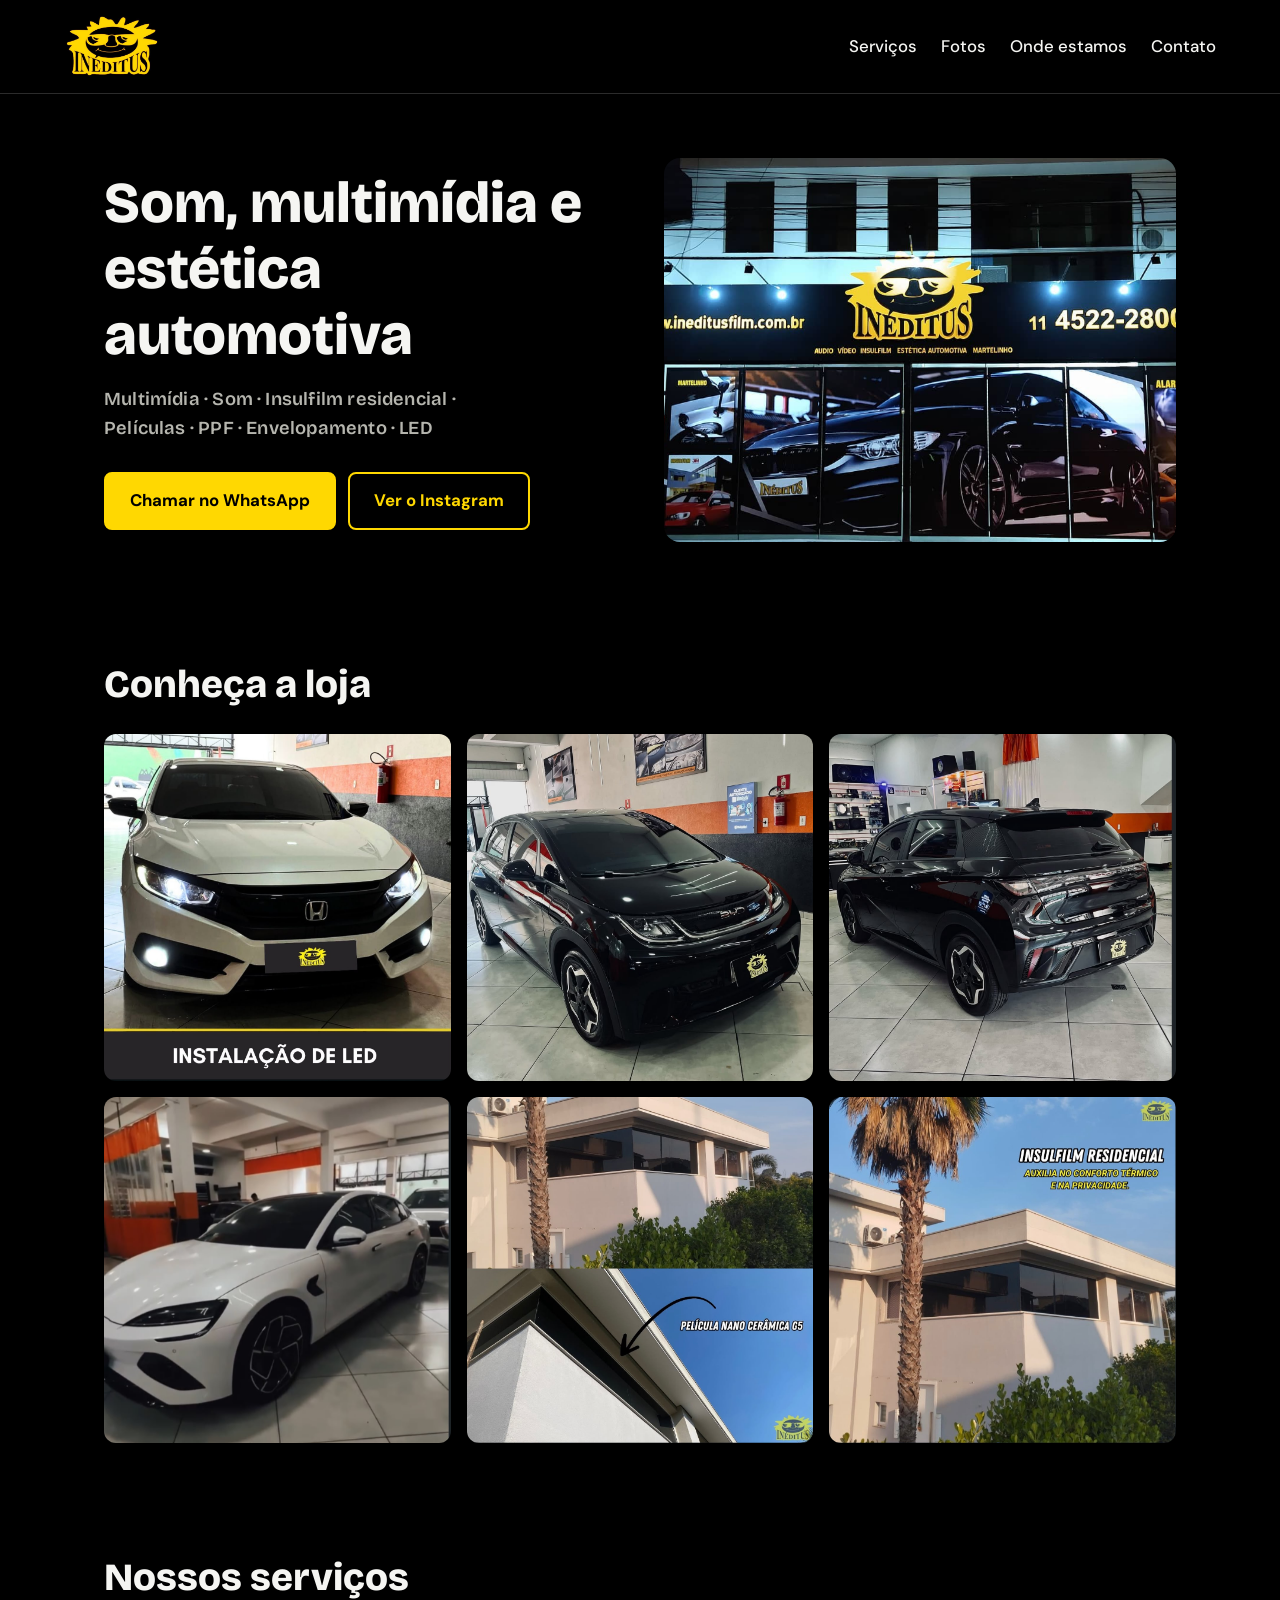
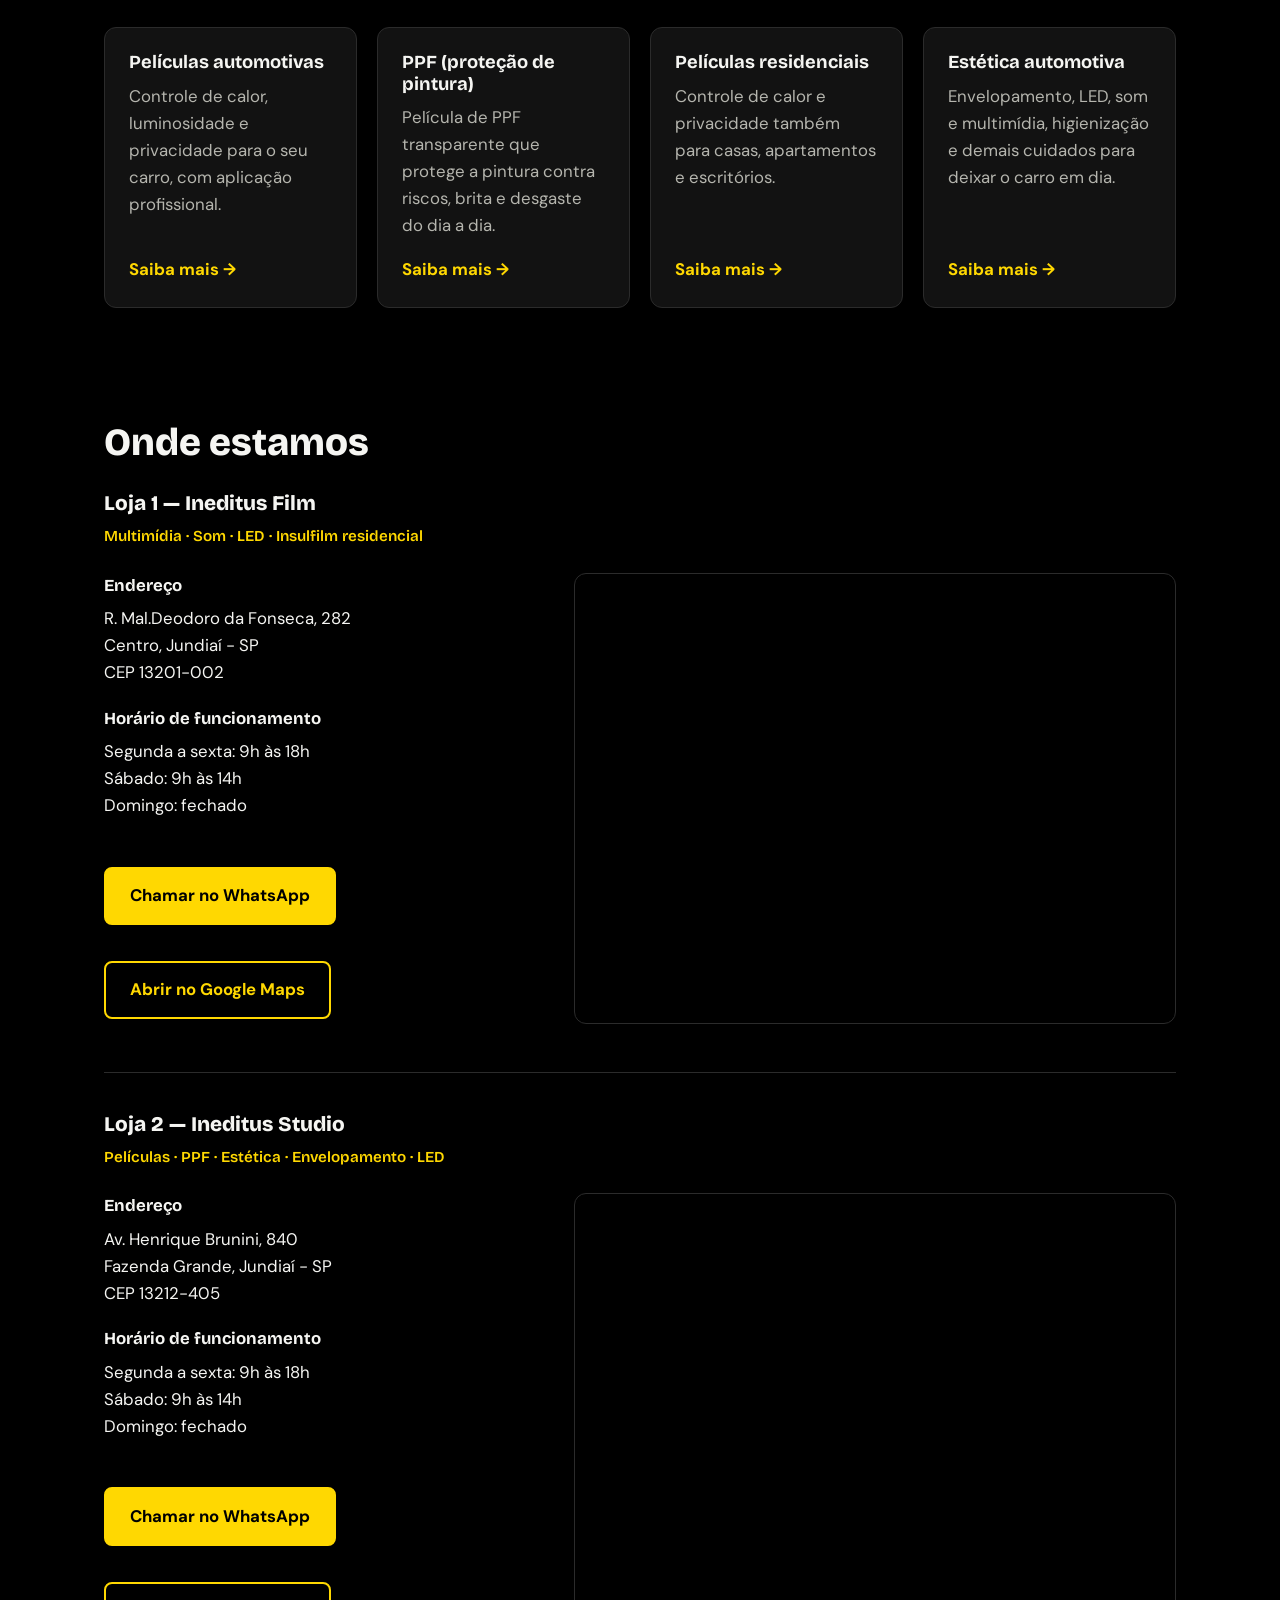
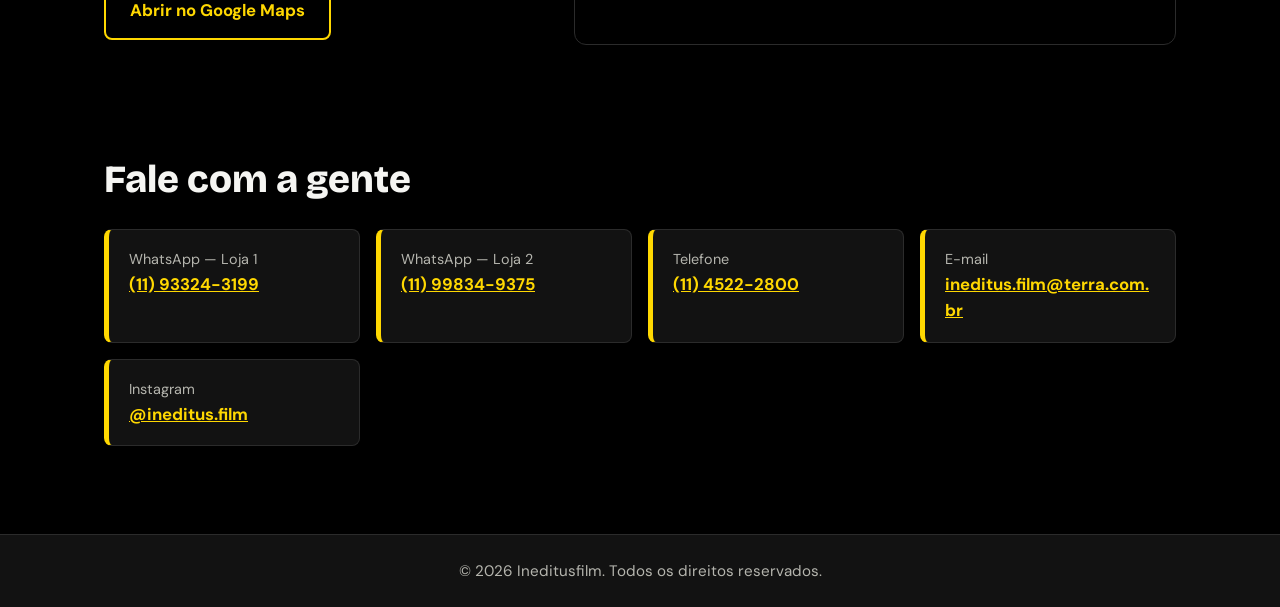
==== commit a54750cd: "descrição da mudança" ====
--- a/index.html
+++ b/index.html
@@ -101,7 +101,7 @@
 
         <!-- ---- LOJA 1 ---- -->
         <article class="loja">
-          <h3 class="loja-nome">Loja 1 — Nome do bairro/shopping</h3>
+          <h3 class="loja-nome">Loja 1 — Ineditus Film</h3>
           <p class="loja-servicos">Multimídia · Som · LED · Insulfilm residencial</p>
           <div class="local-grid">
             <div class="local-info">
@@ -132,7 +132,7 @@
 
         <!-- ---- LOJA 2 ---- -->
         <article class="loja">
-          <h3 class="loja-nome">Loja 2 — Nome do bairro/shopping</h3>
+          <h3 class="loja-nome">Loja 2 — Ineditus Studio</h3>
           <p class="loja-servicos">Películas · PPF · Estética · Envelopamento · LED</p>
           <div class="local-grid">
             <div class="local-info">
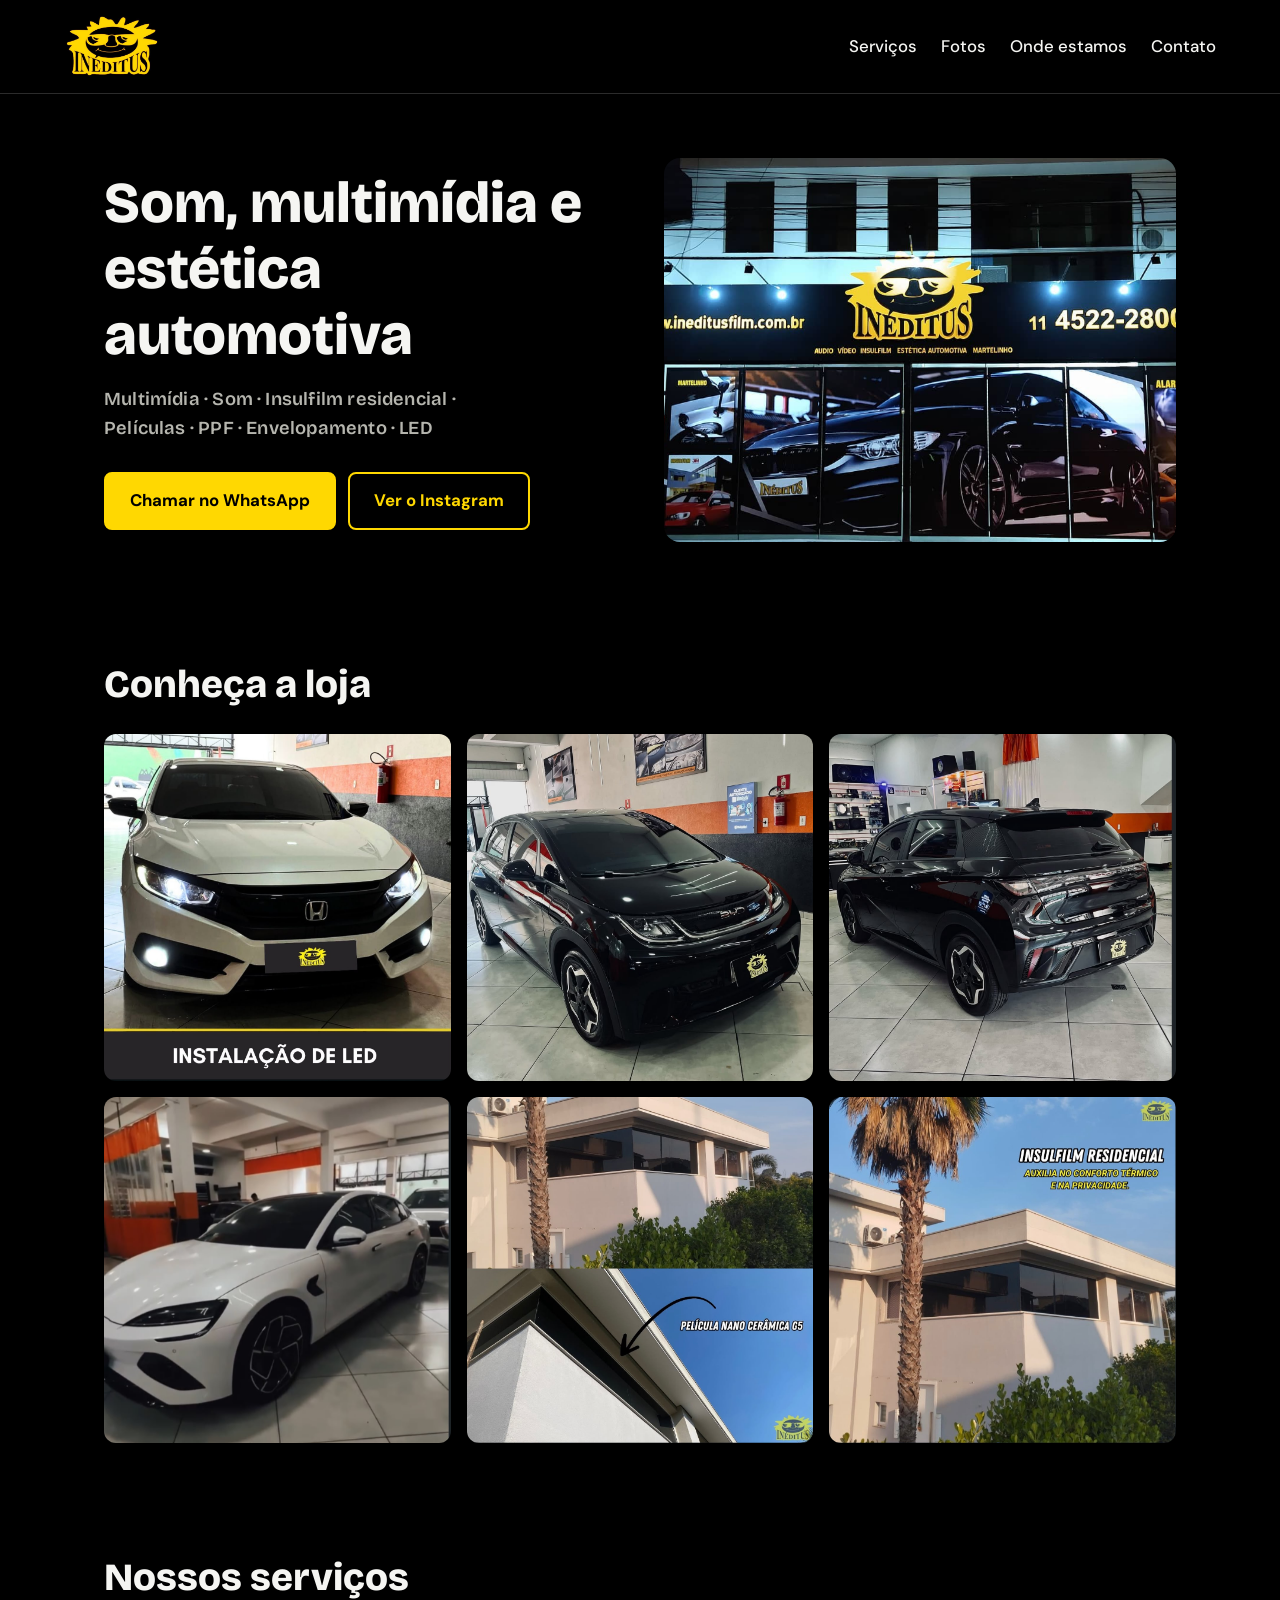
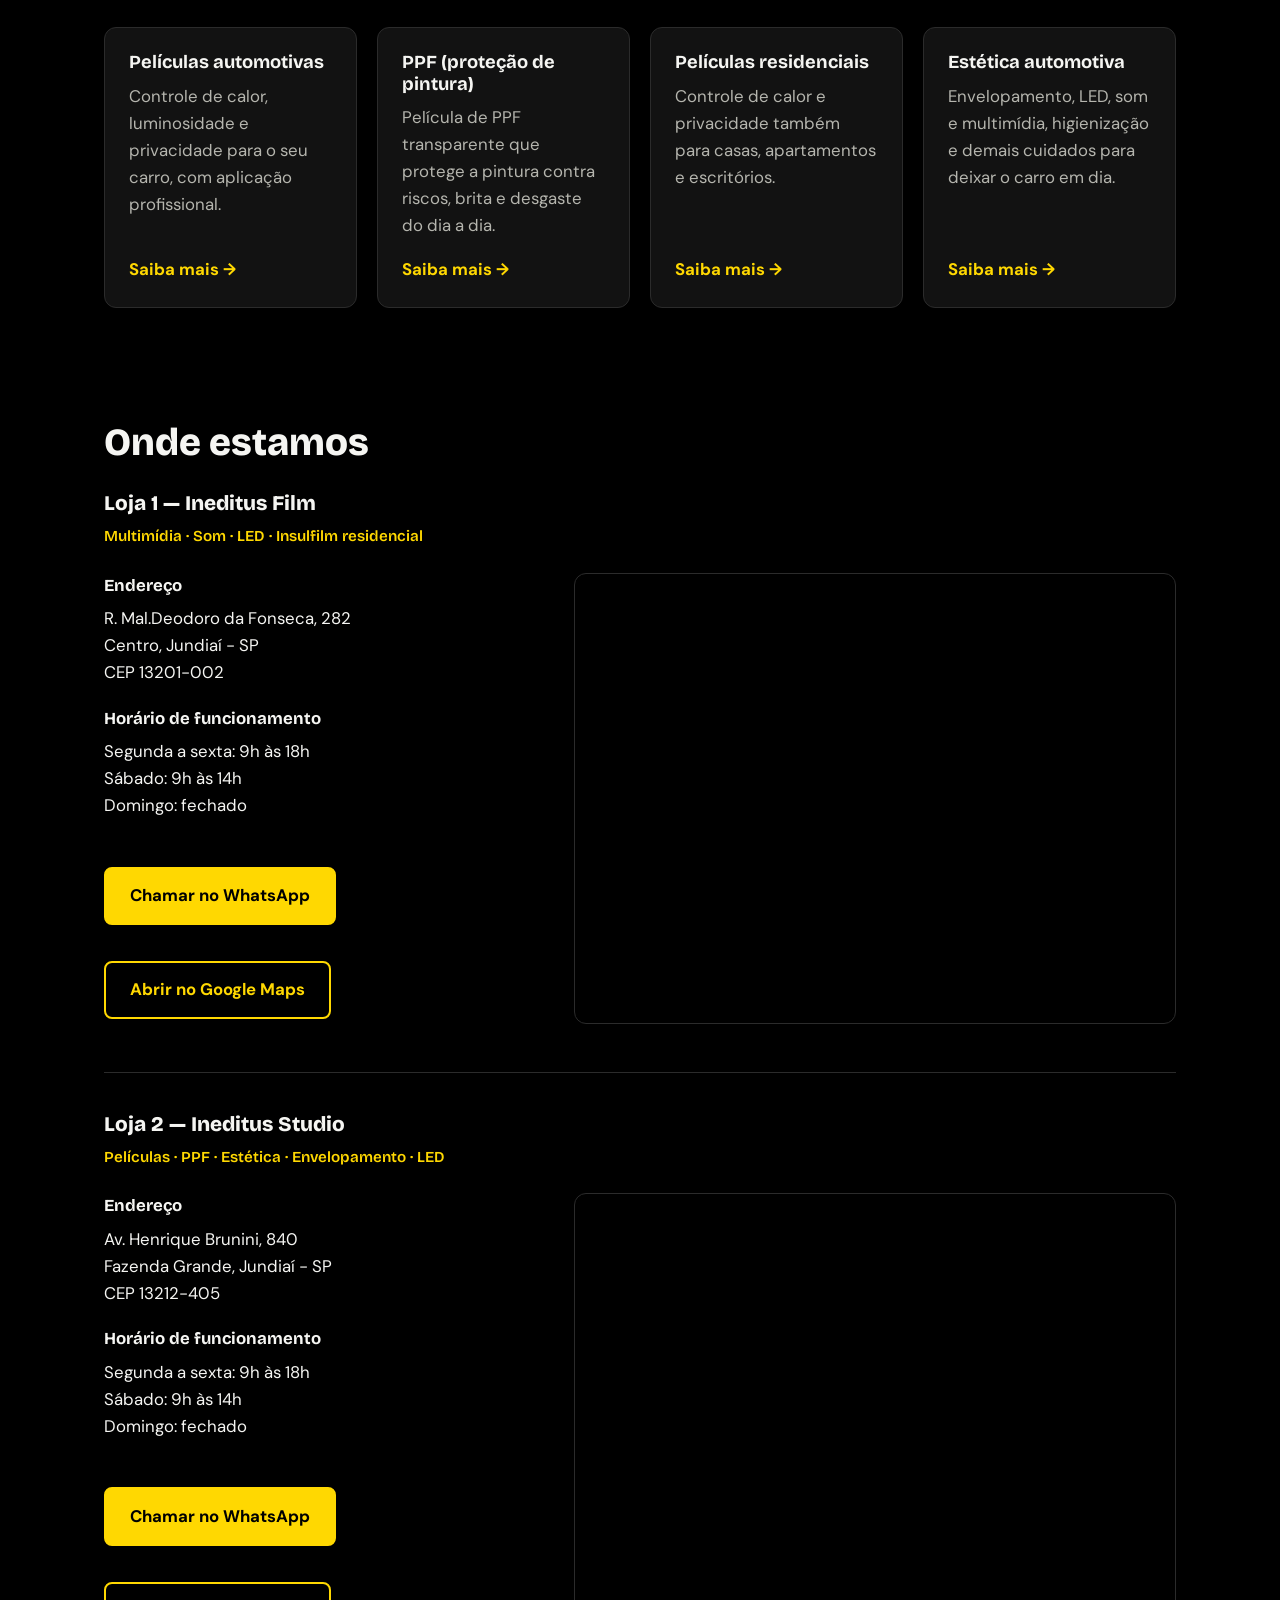
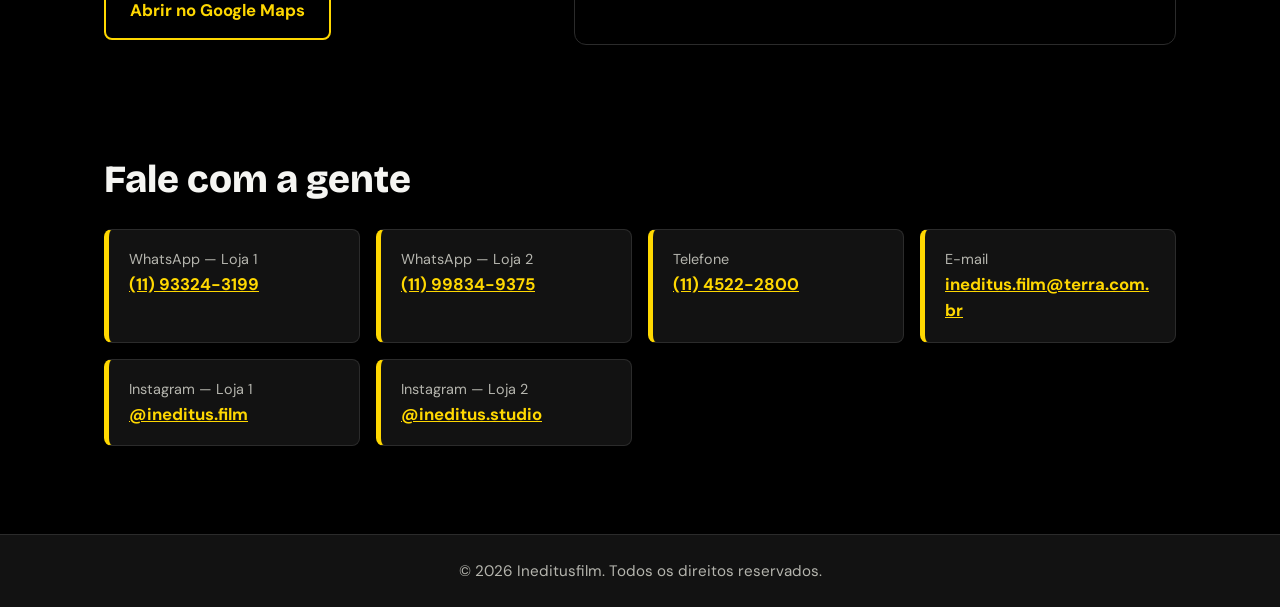
==== commit 0ed1d278: "Corrige Instagram por loja" ====
--- a/index.html
+++ b/index.html
@@ -184,11 +184,14 @@
           <a href="mailto:ineditus.film@terra.com.br">ineditus.film@terra.com.br</a>
         </li>
         <li>
-          <span class="rotulo">Instagram</span>
+           <span class="rotulo">Instagram — Loja 1</span>
           <a href="https://www.instagram.com/ineditus.film/" target="_blank" rel="noopener">@ineditus.film</a>
         </li>
+        <li>
+          <span class="rotulo">Instagram — Loja 2</span>
+          <a href="https://www.instagram.com/ineditus.studio/" target="_blank" rel="noopener">@ineditus.studio</a>
+        </li>
       </ul>
-    </section>
 
   </main>
 
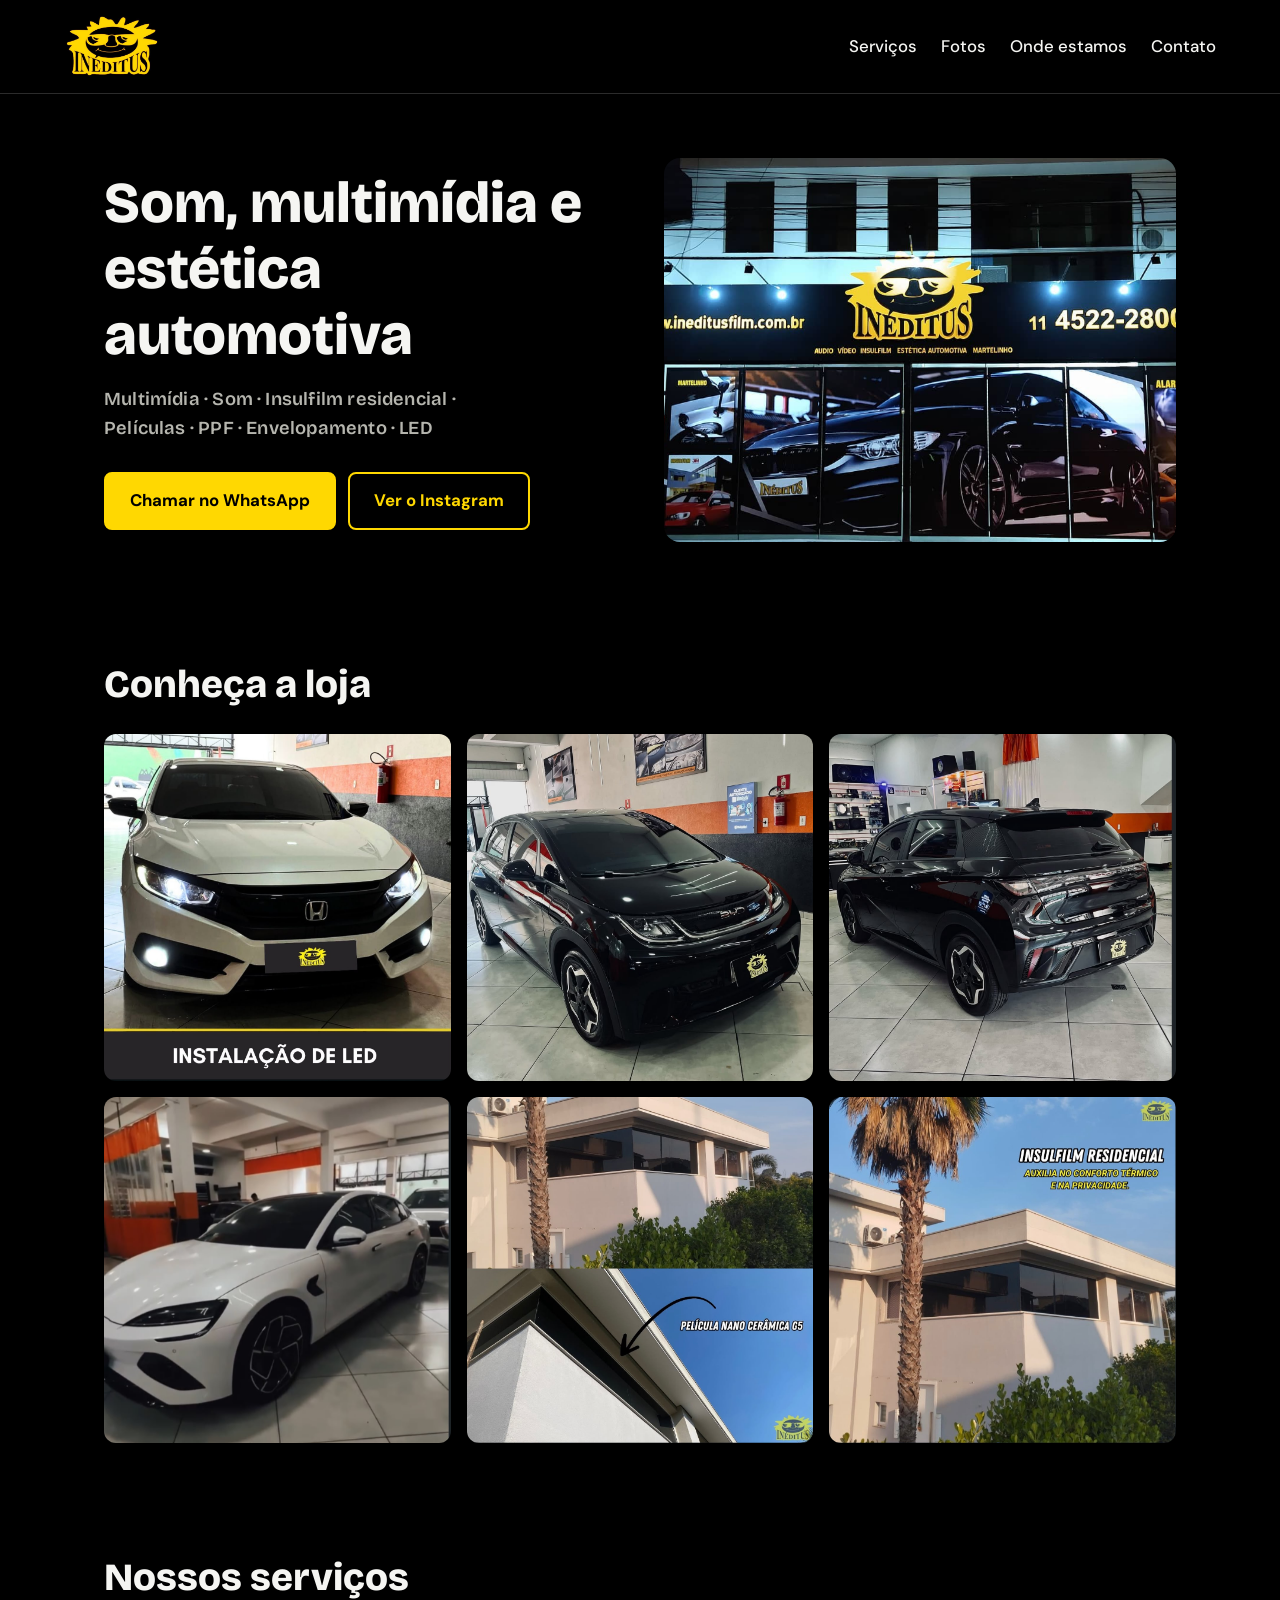
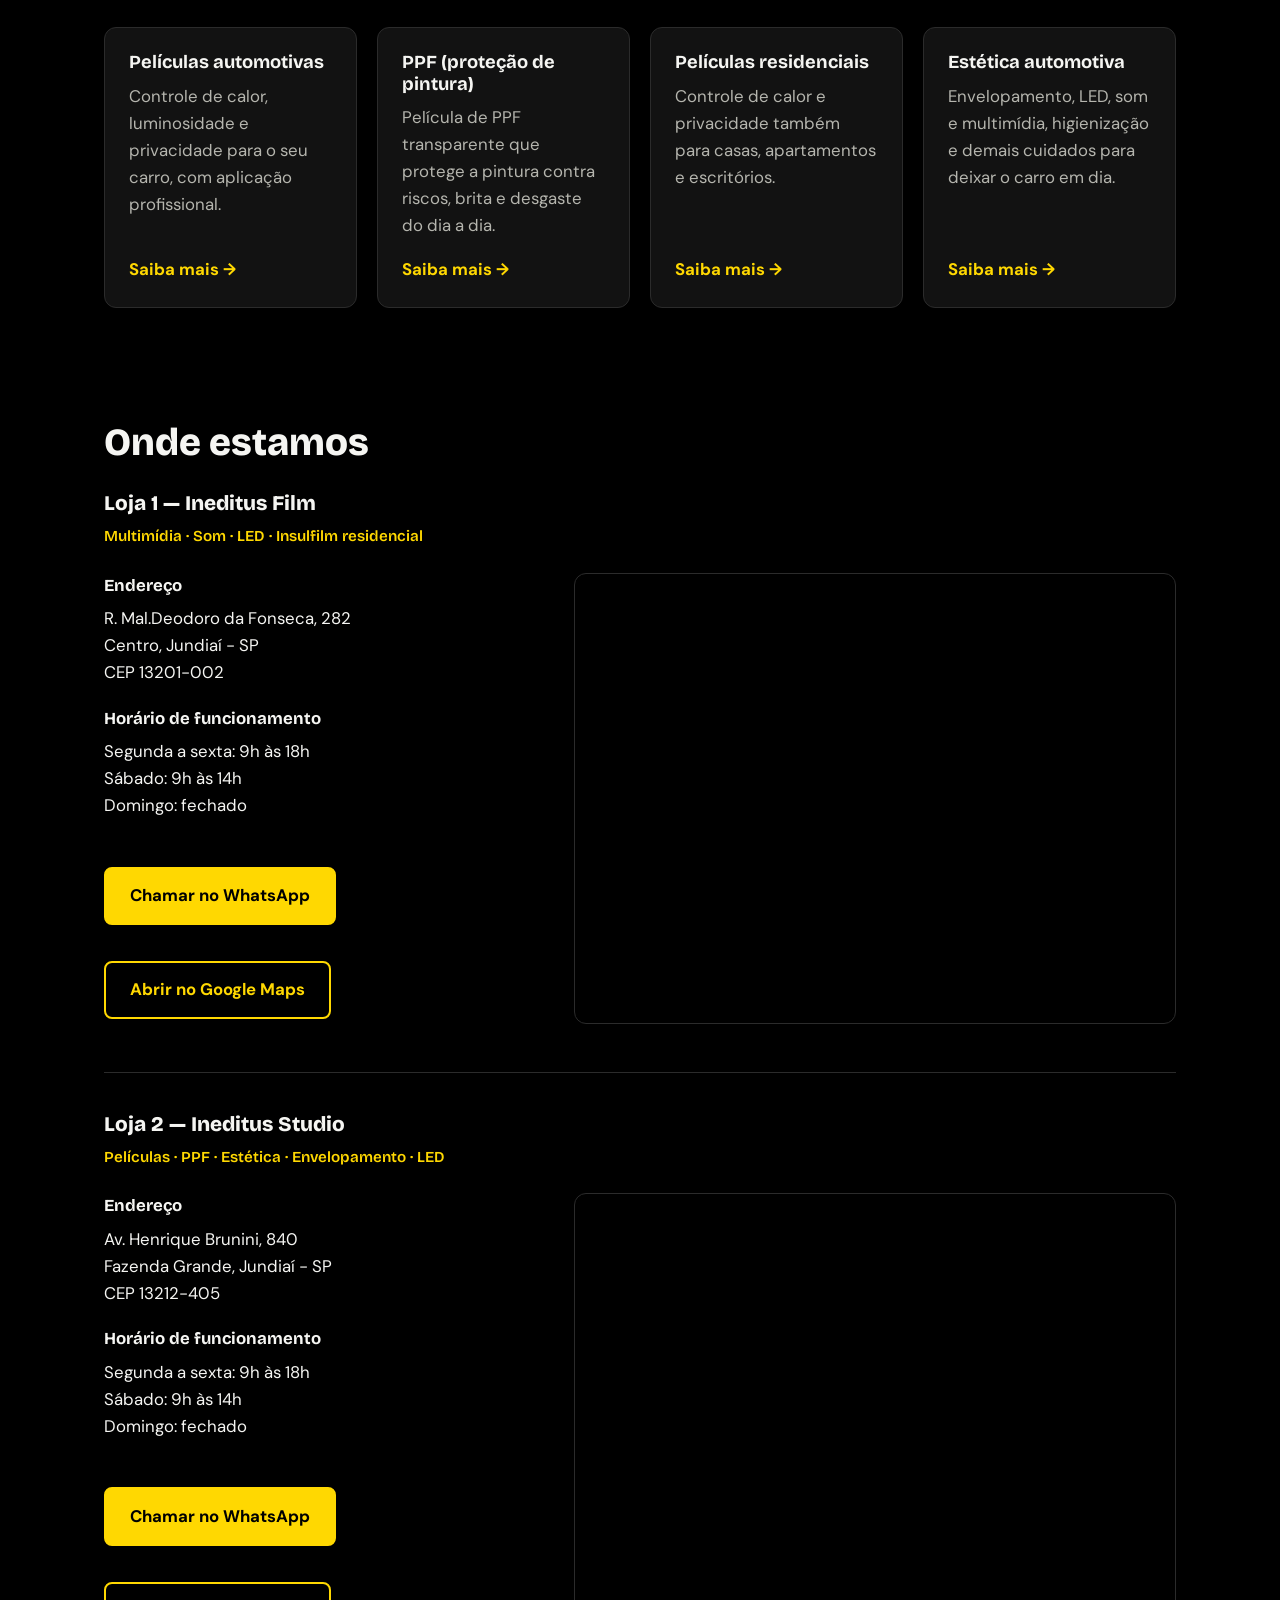
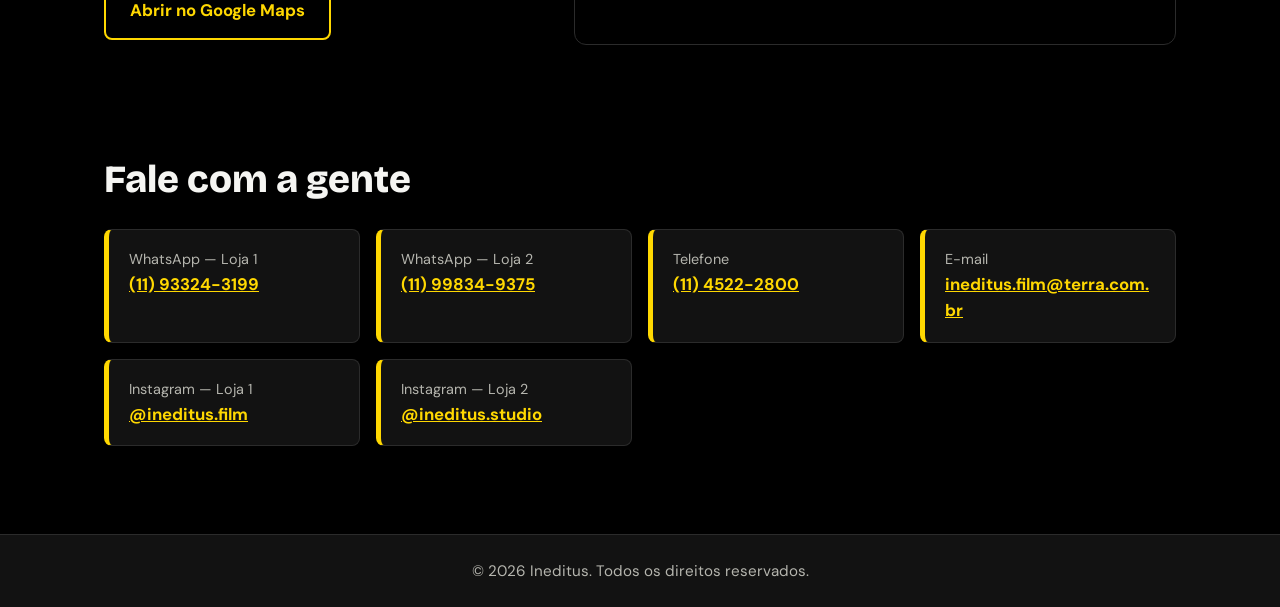
==== commit 50e1d986: "Corrige Instagram por loja" ====
--- a/index.html
+++ b/index.html
@@ -197,7 +197,7 @@
 
   <!-- ============ RODAPÉ ============ -->
   <footer class="rodape">
-    <p>&copy; 2026 Ineditusfilm. Todos os direitos reservados.</p>
+    <p>&copy; 2026 Ineditus. Todos os direitos reservados.</p>
   </footer>
 
 </body>
